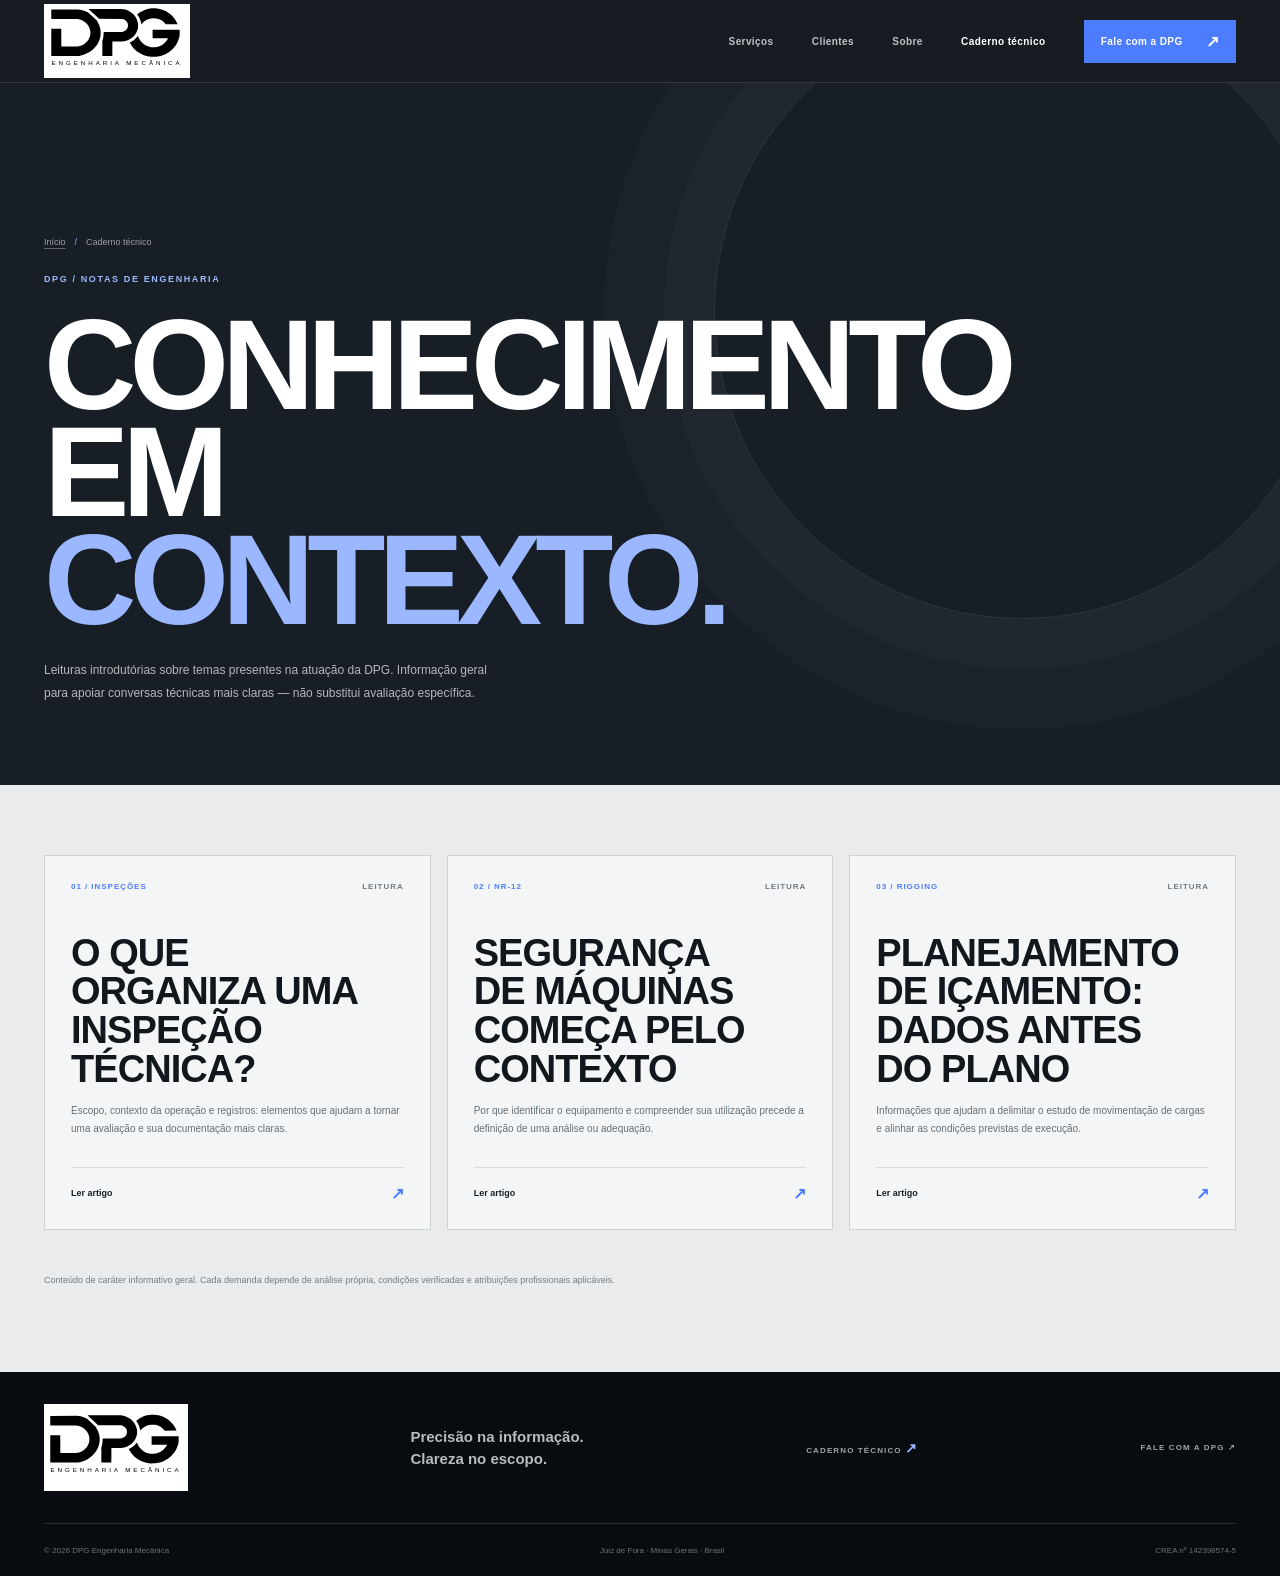
==== blog/index.html @ d5ab9aa1 "Redesign consultoria site and add technical blog" ====
<!doctype html>
<html lang="pt-BR">
<head>
  <meta charset="utf-8">
  <meta name="viewport" content="width=device-width, initial-scale=1">
  <meta name="theme-color" content="#171e25">
  <meta name="description" content="Caderno técnico da DPG Engenharia Mecânica: leituras educativas sobre inspeções, segurança de máquinas e planejamento de içamentos.">
  <meta property="og:type" content="website">
  <meta property="og:locale" content="pt_BR">
  <meta property="og:title" content="Caderno técnico | DPG Engenharia Mecânica">
  <meta property="og:description" content="Leituras objetivas para conversas técnicas mais claras sobre engenharia mecânica.">
  <meta property="og:url" content="https://muitozika12.github.io/site-consultoria/blog/">
  <link rel="canonical" href="https://muitozika12.github.io/site-consultoria/blog/">
  <link rel="icon" href="../favicon.svg" type="image/svg+xml">
  <link rel="stylesheet" href="../styles.css">
  <title>Caderno técnico | DPG Engenharia Mecânica</title>
</head>
<body class="blog-page">
  <a class="skip-link" href="#conteudo">Pular para o conteúdo</a>
  <header class="site-header">
    <div class="container header-inner">
      <a class="brand" href="../index.html" aria-label="DPG Engenharia Mecânica — página inicial"><img src="../logo.svg" alt="DPG Engenharia Mecânica" width="150" height="75"></a>
      <button class="menu-toggle" type="button" aria-label="Abrir menu" aria-expanded="false" aria-controls="main-nav"><span></span><span></span></button>
      <nav class="nav" id="main-nav" aria-label="Menu principal">
        <a href="../index.html#servicos">Serviços</a><a href="../index.html#clientes">Clientes</a><a href="../index.html#sobre">Sobre</a><a href="index.html" aria-current="page">Caderno técnico</a><a class="nav-contact" href="../index.html#contato">Fale com a DPG <span aria-hidden="true">↗</span></a>
      </nav>
    </div>
  </header>
  <main id="conteudo">
    <section class="blog-hero">
      <div class="container">
        <p class="breadcrumbs"><a href="../index.html">Início</a><span>/</span>Caderno técnico</p>
        <p class="section-kicker">DPG / NOTAS DE ENGENHARIA</p>
        <h1>Conhecimento<br>em <em>contexto.</em></h1>
        <p>Leituras introdutórias sobre temas presentes na atuação da DPG. Informação geral para apoiar conversas técnicas mais claras — não substitui avaliação específica.</p>
      </div>
    </section>
    <section class="container blog-list" aria-label="Artigos do caderno técnico">
      <article class="article-card">
        <div class="article-card-top"><span class="article-card-index">01 / INSPEÇÕES</span><span>LEITURA</span></div>
        <div><h2>O que organiza uma inspeção técnica?</h2><p>Escopo, contexto da operação e registros: elementos que ajudam a tornar uma avaliação e sua documentação mais claras.</p></div>
        <a class="article-card-link" href="artigos/inspecao-tecnica.html">Ler artigo <span aria-hidden="true">↗</span></a>
      </article>
      <article class="article-card">
        <div class="article-card-top"><span class="article-card-index">02 / NR-12</span><span>LEITURA</span></div>
        <div><h2>Segurança de máquinas começa pelo contexto</h2><p>Por que identificar o equipamento e compreender sua utilização precede a definição de uma análise ou adequação.</p></div>
        <a class="article-card-link" href="artigos/seguranca-de-maquinas.html">Ler artigo <span aria-hidden="true">↗</span></a>
      </article>
      <article class="article-card">
        <div class="article-card-top"><span class="article-card-index">03 / RIGGING</span><span>LEITURA</span></div>
        <div><h2>Planejamento de içamento: dados antes do plano</h2><p>Informações que ajudam a delimitar o estudo de movimentação de cargas e alinhar as condições previstas de execução.</p></div>
        <a class="article-card-link" href="artigos/planejamento-icamento.html">Ler artigo <span aria-hidden="true">↗</span></a>
      </article>
    </section>
    <p class="container blog-note">Conteúdo de caráter informativo geral. Cada demanda depende de análise própria, condições verificadas e atribuições profissionais aplicáveis.</p>
  </main>
  <footer class="footer">
    <div class="container footer-main"><a class="footer-logo" href="../index.html"><img src="../logo.svg" alt="DPG Engenharia Mecânica" width="150" height="75"></a><p>Precisão na informação.<br>Clareza no escopo.</p><a class="footer-journal" href="index.html">CADERNO TÉCNICO <span aria-hidden="true">↗</span></a><a class="footer-top" href="../index.html#contato">FALE COM A DPG ↗</a></div>
    <div class="container footer-bottom"><span>© <span id="current-year">2026</span> DPG Engenharia Mecânica</span><span>Juiz de Fora · Minas Gerais · Brasil</span><span>CREA nº 142398574-5</span></div>
  </footer>
  <script src="../script.js" defer></script>
</body>
</html>
---- styles.css ----
:root {
  color-scheme: light;
  --ink: #11171d;
  --graphite: #171e25;
  --black: #0b1015;
  --blue: #4c7dff;
  --blue-light: #9bb7ff;
  --paper: #e9ebed;
  --white: #f7f8f8;
  --muted: #818b94;
  --line: rgba(17, 23, 29, .16);
  --line-dark: rgba(255,255,255,.17);
  --sans: Inter, "Helvetica Neue", Arial, sans-serif;
  --display: "Arial Narrow", "Franklin Gothic Medium", Impact, sans-serif;
  --max: 1280px;
}
* { box-sizing: border-box; }
html { scroll-behavior: smooth; scroll-padding-top: 88px; }
body { margin: 0; color: var(--ink); background: var(--white); font-family: var(--sans); -webkit-font-smoothing: antialiased; }
a { color: inherit; text-decoration: none; }
img { display: block; width: 100%; }
button, input, textarea, select { font: inherit; }
::selection { color: #fff; background: #2858ce; }
.container { width: min(var(--max), calc(100% - 88px)); margin-inline: auto; }
.skip-link { position: fixed; z-index: 99; top: 12px; left: 12px; padding: 12px 16px; transform: translateY(-150%); color: #fff; background: #245bdb; }
.skip-link:focus { transform: translateY(0); }
:focus-visible { outline: 2px solid var(--blue); outline-offset: 4px; }
.section { position: relative; padding-block: 118px; }
.section-kicker { display: flex; align-items: center; gap: 10px; margin: 0 0 27px; color: var(--blue); font-size: 9px; font-weight: 800; letter-spacing: .18em; }
.section-kicker span { color: #8a9299; font-variant-numeric: tabular-nums; }
.site-header { position: sticky; z-index: 30; top: 0; color: #f4f5f6; background: rgba(15, 21, 27, .97); border-bottom: 1px solid rgba(255,255,255,.12); backdrop-filter: blur(14px); }
.header-inner { display: flex; min-height: 82px; align-items: center; justify-content: space-between; }
.brand { display: block; width: 146px; padding: 4px 7px; background: #fff; }
.brand img { height: auto; }
.nav { display: flex; align-items: center; gap: clamp(20px, 3vw, 43px); }
.nav a { color: rgba(255,255,255,.73); font-size: 10px; font-weight: 700; letter-spacing: .04em; transition: color .2s ease; }
.nav a:hover, .nav a[aria-current="page"] { color: #fff; }
.nav .nav-contact { display: inline-flex; min-height: 43px; align-items: center; gap: 23px; padding: 0 17px; color: #fff; background: var(--blue); }
.nav-contact span { font-size: 16px; }
.menu-toggle { display: none; }
.hero { position: relative; min-height: min(760px, calc(100svh - 82px)); min-height: max(620px, min(760px, calc(100svh - 82px))); overflow: hidden; display: flex; align-items: center; color: #fff; background: #10161b; isolation: isolate; }
.hero-image, .hero-overlay, .hero-grid-lines { position: absolute; z-index: -1; inset: 0; }
.hero-image { background-image: url("https://images.unsplash.com/photo-1748347084012-075796185d56?auto=format&fit=crop&w=2200&q=88"); background-size: cover; background-position: center 43%; transform: scale(1.025); animation: hero-drift 18s ease-out both; }
.hero-overlay { background: linear-gradient(90deg, rgba(8,13,18,.91) 0%, rgba(8,13,18,.74) 42%, rgba(8,13,18,.12) 100%), linear-gradient(0deg, rgba(8,13,18,.64), transparent 52%); }
.hero-grid-lines { opacity: .17; background-image: linear-gradient(90deg, transparent calc(25% - .5px), rgba(255,255,255,.27) 25%, transparent calc(25% + .5px), transparent calc(50% - .5px), rgba(255,255,255,.23) 50%, transparent calc(50% + .5px), transparent calc(75% - .5px), rgba(255,255,255,.2) 75%, transparent calc(75% + .5px)); }
.hero-content { position: relative; z-index: 1; padding-block: 118px 154px; }
.eyebrow { display: flex; align-items: center; gap: 11px; margin: 0; color: rgba(255,255,255,.72); font-size: 9px; font-weight: 750; letter-spacing: .17em; }
.eyebrow span { width: 27px; height: 2px; background: var(--blue); }
.eyebrow b { color: var(--blue-light); }
.hero h1 { max-width: 900px; margin: 34px 0 22px; font-family: var(--display); font-size: clamp(78px, 10.2vw, 142px); font-weight: 600; line-height: .79; letter-spacing: -.065em; text-transform: uppercase; }
.hero h1 em, .intro h2 em, .section-head h2 em, .field h2 em, .clients h2 em, .about h2 em, .contact h2 em, .journal-teaser h2 em { color: var(--blue-light); font-style: normal; }
.hero-description { max-width: 405px; margin: 28px 0 0; color: rgba(255,255,255,.75); font-size: 13px; line-height: 1.85; }
.hero-actions { display: flex; align-items: center; flex-wrap: wrap; gap: 28px; margin-top: 31px; }
.button { display: inline-flex; min-height: 51px; align-items: center; justify-content: space-between; gap: 28px; padding: 0 19px; border: 1px solid transparent; cursor: pointer; font-size: 10px; font-weight: 750; letter-spacing: .035em; transition: background .2s ease, border-color .2s ease, color .2s ease, transform .2s ease; }
.button:hover { transform: translateY(-2px); }
.button-blue { color: #fff; background: var(--blue); }
.button-blue:hover { background: #315fdb; }
.button span { font-size: 16px; }
.hero-link { color: rgba(255,255,255,.8); font-size: 10px; font-weight: 700; }
.hero-link span { padding-left: 8px; color: var(--blue-light); font-size: 17px; }
.hero-index { position: absolute; right: max(44px, calc((100vw - var(--max)) / 2)); bottom: 84px; color: rgba(255,255,255,.53); font-size: 9px; letter-spacing: .12em; writing-mode: vertical-rl; }
.hero-index span { color: var(--blue-light); }
.hero-bottom { position: absolute; z-index: 2; right: 0; bottom: 0; left: 0; border-top: 1px solid rgba(255,255,255,.24); background: rgba(10,16,21,.35); }
.hero-bottom-inner { display: flex; min-height: 56px; align-items: center; justify-content: space-between; gap: 13px; color: rgba(255,255,255,.8); font-size: 8px; font-weight: 750; letter-spacing: .13em; }
.hero-bottom-inner i { width: 4px; height: 4px; flex: 0 0 4px; background: var(--blue-light); }
.intro { overflow: hidden; background: var(--paper); }
.intro-grid { display: grid; grid-template-columns: .54fr 1fr; gap: 6%; }
.intro h2, .section-head h2, .field h2, .clients h2, .about h2, .contact h2, .journal-teaser h2 { margin: 0; font-family: var(--display); font-size: clamp(54px, 6.2vw, 83px); font-weight: 600; line-height: .94; letter-spacing: -.05em; text-transform: uppercase; }
.intro h2 { color: var(--ink); }
.intro h2 em, .section-head h2 em, .clients h2 em, .about h2 em { color: var(--blue); }
.intro-copy > p:not(.section-kicker) { max-width: 660px; margin: 28px 0 23px; color: #58636c; font-size: 13px; line-height: 1.95; }
.text-link { display: inline-flex; align-items: center; gap: 14px; color: var(--ink); font-size: 10px; font-weight: 750; }
.text-link span { color: var(--blue); font-size: 17px; transition: transform .2s ease; }
.text-link:hover span { transform: translate(3px,-2px); }
.section-mark { position: absolute; right: -4px; bottom: -16px; color: rgba(17,23,29,.035); font-family: var(--display); font-size: clamp(90px, 17vw, 250px); font-weight: 800; letter-spacing: -.08em; line-height: 1; pointer-events: none; }
.services { color: #f6f7f8; background: var(--graphite); }
.services .section-kicker span { color: rgba(255,255,255,.4); }
.section-head { display: flex; align-items: flex-end; justify-content: space-between; gap: 45px; margin-bottom: 45px; }
.section-head .section-kicker { margin-bottom: 22px; }
.section-head h2 { font-size: clamp(52px, 5.8vw, 76px); }
.section-sidecopy { max-width: 330px; margin: 0 0 5px; color: rgba(255,255,255,.58); font-size: 11px; line-height: 1.9; }
.service-grid { display: grid; grid-template-columns: repeat(2, minmax(0, 1fr)); gap: 20px; }
.service-card { display: block; min-width: 0; background: #202830; border: 1px solid rgba(255,255,255,.09); transition: border-color .25s ease, transform .25s ease; }
.service-card:hover { transform: translateY(-4px); border-color: rgba(124,159,255,.75); }
.service-photo { position: relative; height: clamp(225px, 25vw, 330px); overflow: hidden; background: #303a43; }
.service-photo::after { position: absolute; inset: 45% 0 0; background: linear-gradient(0deg, rgba(6,11,15,.62), transparent); content: ""; pointer-events: none; }
.service-photo img { width: 100%; height: 100%; object-fit: cover; filter: saturate(.69); transition: transform .55s ease, filter .4s ease; }
.service-card:hover .service-photo img { transform: scale(1.035); filter: saturate(.88); }
.service-num { position: absolute; z-index: 1; top: 15px; left: 16px; display: grid; width: 35px; height: 35px; place-items: center; color: #fff; background: var(--blue); font-size: 10px; font-variant-numeric: tabular-nums; }
.photo-label { position: absolute; z-index: 1; right: 15px; bottom: 15px; color: rgba(255,255,255,.87); font-size: 8px; font-weight: 750; letter-spacing: .14em; }
.service-info { display: flex; min-height: 143px; align-items: flex-start; justify-content: space-between; gap: 20px; padding: 22px 23px; }
.service-info h3 { margin: 0 0 11px; font-size: 16px; line-height: 1.3; letter-spacing: -.02em; }
.service-info p { max-width: 480px; margin: 0; color: rgba(255,255,255,.56); font-size: 10px; line-height: 1.85; }
.service-arrow { flex: 0 0 auto; color: var(--blue-light); font-size: 20px; }
.service-footnote { margin: 24px 0 0; color: rgba(255,255,255,.48); font-size: 9px; line-height: 1.75; }
.field { display: grid; grid-template-columns: 1.06fr .94fr; align-items: stretch; gap: 7%; padding-block: 0; background: var(--white); }
.field-image { position: relative; min-height: 590px; overflow: hidden; background: #d8dde3; }
.field-image::after { position: absolute; inset: 0; background: linear-gradient(0deg, rgba(8,13,18,.4), transparent 48%); content: ""; }
.field-image img { width: 100%; height: 100%; min-height: 590px; object-fit: cover; filter: saturate(.73); }
.field-image-tag { position: absolute; z-index: 1; bottom: 25px; left: 30px; color: #fff; font-size: 8px; font-weight: 750; letter-spacing: .16em; }
.field-image-tag i { padding-inline: 7px; color: var(--blue-light); font-style: normal; }
.field-copy { align-self: center; max-width: 540px; padding: 92px 40px 92px 0; }
.field-copy .section-kicker { margin-bottom: 23px; }
.field h2 { font-size: clamp(57px, 6vw, 79px); }
.field h2 em { color: var(--blue); }
.field-copy > p:not(.section-kicker) { margin: 23px 0; color: #606b74; font-size: 12px; line-height: 1.95; }
.field-copy ul { display: grid; margin: 0 0 27px; padding: 0; list-style: none; }
.field-copy li { padding: 12px 0; border-bottom: 1px solid var(--line); font-size: 10px; font-weight: 700; }
.field-copy li::before { content: "—"; padding-right: 13px; color: var(--blue); }
.clients { background: var(--paper); }
.clients-head { display: flex; align-items: flex-end; justify-content: space-between; gap: 30px; }
.clients-head > p { max-width: 325px; margin: 0 0 5px; color: #606b74; font-size: 11px; line-height: 1.85; }
.clients h2 { font-size: clamp(45px, 5vw, 67px); }
.client-list { display: grid; grid-template-columns: repeat(3, 1fr); margin-top: 48px; border-top: 1px solid #cbd0d4; border-bottom: 1px solid #cbd0d4; }
.client-name { display: flex; min-height: 146px; flex-direction: column; align-items: center; justify-content: center; gap: 6px; border-right: 1px solid #cbd0d4; text-align: center; transition: background .2s ease; }
.client-name:hover { background: rgba(255,255,255,.55); }
.client-name:last-child { border-right: 0; }
.client-name span { color: var(--blue); font-size: 17px; font-weight: 800; letter-spacing: .04em; }
.client-name strong { color: var(--ink); font-size: 13px; letter-spacing: .12em; }
.client-name small { color: #78828a; font-size: 8px; }
.clients-note { margin: 17px 0 0; color: #737d85; font-size: 8px; line-height: 1.75; }
.about { background: var(--white); }
.about-grid { display: grid; grid-template-columns: .94fr 1fr; align-items: center; gap: 9%; }
.about-photo { position: relative; height: clamp(380px, 43vw, 540px); overflow: hidden; background: var(--paper); }
.about-photo img { width: 100%; height: 100%; object-fit: cover; filter: saturate(.67); }
.about-photo-caption { position: absolute; bottom: 18px; left: 18px; color: #fff; font-size: 8px; font-weight: 750; letter-spacing: .15em; text-shadow: 0 1px 8px rgba(0,0,0,.7); }
.about-copy .section-kicker { margin-bottom: 23px; }
.about h2 { font-size: clamp(58px, 6vw, 80px); }
.about-role { margin: 17px 0 24px; color: var(--blue); font-size: 10px; font-weight: 750; letter-spacing: .02em; }
.about-copy > p:not(.section-kicker):not(.about-role) { margin: 0 0 14px; color: #606b74; font-size: 12px; line-height: 1.95; }
.about-meta { display: grid; gap: 13px; margin: 25px 0; padding: 19px 0; border-top: 1px solid var(--line); border-bottom: 1px solid var(--line); }
.about-meta div { display: flex; justify-content: space-between; gap: 15px; }
.about-meta span { color: #7d878f; font-size: 8px; font-weight: 750; letter-spacing: .12em; }
.about-meta strong { font-size: 9px; text-align: right; }
.journal-teaser { color: #fff; background: #202a34; }
.journal-teaser-inner { display: flex; align-items: flex-end; justify-content: space-between; gap: 60px; }
.journal-teaser .section-kicker span { color: rgba(255,255,255,.45); }
.journal-teaser h2 { font-size: clamp(59px, 6.6vw, 88px); }
.journal-teaser-copy { max-width: 410px; padding-bottom: 5px; }
.journal-teaser-copy p { margin: 0 0 25px; color: rgba(255,255,255,.66); font-size: 12px; line-height: 1.9; }
.button-outline { color: #fff; border-color: rgba(255,255,255,.38); background: transparent; }
.button-outline:hover { border-color: var(--blue-light); background: rgba(255,255,255,.06); }
.contact { color: #fff; background: var(--black); }
.contact-grid { display: grid; grid-template-columns: .9fr 1fr; align-items: start; gap: 10%; }
.section-kicker-light { color: rgba(255,255,255,.55); }
.contact h2 { font-size: clamp(54px, 5.8vw, 76px); }
.contact-copy > p:not(.section-kicker) { max-width: 405px; margin: 23px 0 30px; color: rgba(255,255,255,.62); font-size: 12px; line-height: 1.95; }
.contact-phone { display: flex; width: fit-content; align-items: center; gap: 14px; padding: 16px 18px; border: 1px solid rgba(255,255,255,.22); transition: border-color .2s ease, background .2s ease; }
.contact-phone:hover { border-color: var(--blue-light); background: rgba(255,255,255,.04); }
.whatsapp-mark { display: grid; width: 35px; height: 35px; place-items: center; border-radius: 50%; color: #fff; background: #20895c; font-size: 14px; font-weight: 700; }
.contact-phone > span:nth-child(2) { display: grid; gap: 5px; }
.contact-phone small { color: rgba(255,255,255,.52); font-size: 7px; font-weight: 750; letter-spacing: .16em; }
.contact-phone strong { font-size: 15px; }
.contact-phone b { color: var(--blue-light); font-size: 17px; }
.contact-crea { margin-top: 18px; color: rgba(255,255,255,.45); font-size: 9px; }
.contact-form { padding: 31px; color: var(--ink); background: #f1f3f4; }
.form-overline { margin: 0 0 14px; color: var(--blue); font-size: 8px; font-weight: 800; letter-spacing: .16em; }
.contact-form h3 { margin: 0 0 23px; font-family: var(--display); font-size: 25px; font-weight: 600; letter-spacing: -.025em; text-transform: uppercase; }
.contact-form label { display: grid; gap: 8px; margin-bottom: 15px; color: #4e5962; font-size: 9px; font-weight: 750; }
.contact-form input, .contact-form select, .contact-form textarea { width: 100%; min-height: 44px; padding: 11px 12px; border: 1px solid #d0d6db; border-radius: 0; outline: 0; color: var(--ink); background: #fff; font-size: 10px; font-weight: 400; }
.contact-form textarea { min-height: 92px; resize: vertical; }
.contact-form input:focus, .contact-form select:focus, .contact-form textarea:focus { border-color: var(--blue); box-shadow: 0 0 0 2px rgba(76,125,255,.12); }
.contact-form ::placeholder { color: #929ba2; }
.form-row { display: grid; grid-template-columns: 1fr 1fr; gap: 13px; }
.button-submit { width: 100%; margin-top: 2px; }
.form-hint { margin: 11px 0 0; color: #707b83; font-size: 8px; line-height: 1.75; }
.footer { color: #fff; background: #080c10; }
.footer-main { display: flex; min-height: 151px; align-items: center; justify-content: space-between; gap: 24px; }
.footer-logo { width: 144px; padding: 6px; background: #fff; }
.footer-main > p { margin: 0; color: rgba(255,255,255,.72); font-size: 15px; font-weight: 700; line-height: 1.45; }
.footer-journal, .footer-top { color: rgba(255,255,255,.62); font-size: 8px; font-weight: 750; letter-spacing: .14em; }
.footer-journal span { color: var(--blue-light); font-size: 14px; }
.footer-bottom { display: flex; min-height: 53px; align-items: center; justify-content: space-between; gap: 15px; border-top: 1px solid rgba(255,255,255,.13); color: rgba(255,255,255,.42); font-size: 8px; }
.photo-credits { max-width: 1100px; margin: auto; padding: 12px 32px 19px; color: rgba(255,255,255,.35); font-size: 7px; line-height: 1.8; text-align: center; }
.photo-credits a { color: rgba(255,255,255,.58); text-decoration: underline; text-underline-offset: 2px; }
/* Caderno técnico: mesma identidade editorial, com leitura confortável. */
.blog-page { min-height: 100vh; background: var(--paper); }
.blog-hero { position: relative; overflow: hidden; padding: clamp(80px, 12vw, 155px) 0 80px; color: #fff; background: var(--graphite); }
.blog-hero::after { position: absolute; top: -80px; right: -50px; width: 48vw; height: 48vw; max-width: 650px; max-height: 650px; border: 1px solid rgba(255,255,255,.1); border-radius: 50%; box-shadow: 0 0 0 50px rgba(255,255,255,.025), 0 0 0 110px rgba(255,255,255,.02); content: ""; }
.blog-hero .section-kicker, .article-hero .section-kicker { color: var(--blue-light); }
.blog-hero h1 { position: relative; z-index: 1; max-width: 870px; margin: 0; font-family: var(--display); font-size: clamp(65px, 10vw, 128px); font-weight: 600; line-height: .84; letter-spacing: -.055em; text-transform: uppercase; }
.blog-hero h1 em { color: var(--blue-light); font-style: normal; }
.blog-hero > .container > p:last-child { position: relative; z-index: 1; max-width: 460px; margin: 26px 0 0; color: rgba(255,255,255,.68); font-size: 12px; line-height: 1.9; }
.blog-list { display: grid; grid-template-columns: repeat(3, 1fr); gap: 16px; padding-block: 70px 105px; }
.article-card { position: relative; display: flex; min-height: 340px; flex-direction: column; justify-content: space-between; padding: 26px; border: 1px solid #cdd2d5; background: rgba(255,255,255,.48); transition: border-color .2s ease, transform .2s ease, background .2s ease; }
.article-card:hover { transform: translateY(-4px); border-color: var(--blue); background: #fff; }
.article-card-top { display: flex; justify-content: space-between; gap: 12px; color: #707a82; font-size: 8px; font-weight: 750; letter-spacing: .12em; }
.article-card-index { color: var(--blue); }
.article-card h2 { max-width: 290px; margin: 43px 0 13px; font-family: var(--display); font-size: clamp(27px, 3vw, 38px); line-height: 1.02; letter-spacing: -.025em; text-transform: uppercase; }
.article-card p { margin: 0; color: #647079; font-size: 10px; line-height: 1.8; }
.article-card-link { display: inline-flex; align-items: center; justify-content: space-between; margin-top: 29px; padding-top: 16px; border-top: 1px solid #d6dbde; color: #17202a; font-size: 9px; font-weight: 750; }
.article-card-link span { color: var(--blue); font-size: 16px; }
.blog-note { margin-top: -62px; padding-bottom: 75px; color: #727d85; font-size: 9px; line-height: 1.75; }
.breadcrumbs { display: flex; flex-wrap: wrap; gap: 9px; align-items: center; margin: 0 0 27px; color: rgba(255,255,255,.58); font-size: 9px; }
.breadcrumbs a { text-decoration: underline; text-decoration-color: rgba(255,255,255,.3); text-underline-offset: 3px; }
.breadcrumbs span { color: var(--blue-light); }
.article-hero { padding: 56px 0 62px; color: #fff; background: var(--graphite); }
.article-hero h1 { max-width: 900px; margin: 0; font-family: var(--display); font-size: clamp(52px, 8vw, 98px); font-weight: 600; line-height: .9; letter-spacing: -.05em; text-transform: uppercase; }
.article-hero .article-deck { max-width: 600px; margin: 22px 0 0; color: rgba(255,255,255,.7); font-size: 13px; line-height: 1.85; }
.article-layout { display: grid; grid-template-columns: minmax(0, 1fr) 245px; gap: 75px; align-items: start; padding-block: 66px 105px; }
.article-body { max-width: 740px; color: #303a42; font-size: 14px; line-height: 1.9; }
.article-body .article-intro { margin-top: 0; color: #17212a; font-size: 17px; line-height: 1.75; }
.article-body h2 { margin: 43px 0 13px; color: #111a22; font-family: var(--display); font-size: 34px; font-weight: 600; line-height: 1.06; letter-spacing: -.025em; text-transform: uppercase; }
.article-body h3 { margin: 27px 0 8px; color: #17212a; font-size: 15px; }
.article-body p { margin: 0 0 18px; }
.article-body ul, .article-body ol { padding-left: 22px; }
.article-body li { margin: 0 0 8px; padding-left: 4px; }
.article-body li::marker { color: var(--blue); }
.article-callout { margin: 28px 0; padding: 20px 22px; border-left: 3px solid var(--blue); color: #35414a; background: #dfe3e5; font-size: 12px; line-height: 1.85; }
.article-aside { position: sticky; top: 116px; padding: 22px 0; border-top: 1px solid #cbd1d4; border-bottom: 1px solid #cbd1d4; }
.article-aside .aside-label { margin: 0 0 12px; color: var(--blue); font-size: 8px; font-weight: 800; letter-spacing: .14em; }
.article-aside p { margin: 0 0 15px; color: #65717a; font-size: 10px; line-height: 1.8; }
.article-aside a { font-size: 10px; font-weight: 750; }
.article-aside a span { padding-left: 6px; color: var(--blue); }
.article-disclaimer { margin-top: 35px; padding-top: 18px; border-top: 1px solid #cbd1d4; color: #707a82; font-size: 10px; line-height: 1.8; }
.article-more { padding-block: 57px; color: #fff; background: #202a34; }
.article-more-inner { display: flex; align-items: center; justify-content: space-between; gap: 25px; }
.article-more h2 { margin: 0; font-family: var(--display); font-size: clamp(32px, 4vw, 48px); text-transform: uppercase; }
.article-more-links { display: flex; flex-wrap: wrap; gap: 10px; }
.article-more-links a { padding: 12px 15px; border: 1px solid rgba(255,255,255,.28); color: rgba(255,255,255,.82); font-size: 9px; transition: border-color .2s ease, color .2s ease; }
.article-more-links a:hover { border-color: var(--blue-light); color: #fff; }

@keyframes hero-drift { from { transform: scale(1.07); } to { transform: scale(1.025); } }
@media (max-width: 980px) {
  .container { width: calc(100% - 56px); }
  .nav { gap: 19px; }
  .hero { min-height: 650px; }
  .hero h1 { font-size: clamp(78px, 11vw, 112px); }
  .field { gap: 5%; }
  .field-copy { padding-right: 26px; }
  .about-grid, .contact-grid { gap: 6%; }
  .article-layout { grid-template-columns: minmax(0, 1fr) 210px; gap: 42px; }
  .blog-list { gap: 12px; }
  .article-card { padding: 21px; }
}
@media (max-width: 720px) {
  html { scroll-padding-top: 72px; }
  .container { width: calc(100% - 40px); }
  .header-inner { min-height: 70px; }
  .brand { width: 132px; }
  .menu-toggle { position: relative; z-index: 40; display: grid; width: 43px; height: 43px; align-content: center; justify-items: center; gap: 6px; border: 1px solid rgba(255,255,255,.35); background: transparent; cursor: pointer; }
  .menu-toggle span { width: 17px; height: 2px; background: #fff; transition: transform .2s ease; }
  .menu-toggle[aria-expanded="true"] span:first-child { transform: translateY(4px) rotate(45deg); }
  .menu-toggle[aria-expanded="true"] span:last-child { transform: translateY(-4px) rotate(-45deg); }
  .nav { position: fixed; z-index: 30; inset: 0; display: flex; flex-direction: column; align-items: stretch; justify-content: center; gap: 0; padding: 80px 28px 35px; background: #11181f; opacity: 0; visibility: hidden; transition: opacity .2s ease, visibility .2s ease; }
  .nav.is-open { opacity: 1; visibility: visible; }
  .nav a { padding: 17px 0; border-bottom: 1px solid rgba(255,255,255,.15); color: #fff; font-size: 20px; }
  .nav .nav-contact { justify-content: space-between; margin-top: 22px; padding: 15px 17px; border: 0; font-size: 12px; }
  .hero { min-height: max(630px, calc(100svh - 70px)); align-items: flex-start; }
  .hero-image { background-position: 61% center; }
  .hero-overlay { background: linear-gradient(90deg, rgba(8,13,18,.88), rgba(8,13,18,.47)), linear-gradient(0deg, rgba(8,13,18,.65), transparent 65%); }
  .hero-grid-lines { opacity: .11; background-size: 50% 100%; }
  .hero-content { padding-top: clamp(100px, 19vh, 145px); padding-bottom: 128px; }
  .eyebrow { flex-wrap: wrap; font-size: 8px; letter-spacing: .13em; }
  .hero h1 { margin-top: 32px; font-size: clamp(70px, 18vw, 112px); }
  .hero-description { max-width: 340px; font-size: 12px; }
  .hero-actions { align-items: flex-start; flex-direction: column; gap: 19px; }
  .hero-index { right: 20px; bottom: 82px; }
  .hero-bottom-inner { min-height: 66px; flex-wrap: wrap; justify-content: center; gap: 7px 10px; padding-block: 11px; font-size: 7px; }
  .hero-bottom-inner i { width: 3px; height: 3px; flex-basis: 3px; }
  .section { padding-block: 76px; }
  .intro-grid { grid-template-columns: 1fr; gap: 12px; }
  .section-kicker { margin-bottom: 20px; }
  .intro h2, .section-head h2 { font-size: clamp(48px, 12vw, 66px); }
  .intro-copy > p:not(.section-kicker) { margin-top: 20px; font-size: 11px; }
  .section-mark { bottom: 0; font-size: 100px; }
  .section-head, .clients-head { display: block; }
  .section-sidecopy, .clients-head > p { margin-top: 19px; font-size: 10px; }
  .service-grid { grid-template-columns: 1fr; gap: 15px; }
  .service-photo { height: clamp(220px, 63vw, 310px); }
  .service-info { min-height: 0; padding: 19px; }
  .service-info h3 { font-size: 15px; }
  .service-info p { font-size: 9px; }
  .field { display: flex; flex-direction: column; gap: 0; padding-block: 0; }
  .field-image { min-height: 320px; height: 320px; }
  .field-image img { min-height: 320px; }
  .field-copy { max-width: none; padding: 62px 20px 70px; }
  .field h2 { font-size: 58px; }
  .field-copy > p:not(.section-kicker) { font-size: 11px; }
  .clients h2 { font-size: clamp(42px, 10vw, 58px); }
  .client-list { grid-template-columns: 1fr; margin-top: 27px; }
  .client-name { min-height: 94px; border-right: 0; border-bottom: 1px solid #cbd0d4; }
  .client-name:last-child { border-bottom: 0; }
  .about-grid { grid-template-columns: 1fr; gap: 31px; }
  .about-photo { height: 340px; }
  .about h2 { font-size: 60px; }
  .about-copy > p:not(.section-kicker):not(.about-role) { font-size: 11px; }
  .about-meta div { align-items: flex-start; flex-direction: column; gap: 7px; }
  .about-meta strong { text-align: left; }
  .journal-teaser-inner { align-items: flex-start; flex-direction: column; gap: 25px; }
  .journal-teaser h2 { font-size: 67px; }
  .journal-teaser-copy p { font-size: 11px; }
  .contact-grid { grid-template-columns: 1fr; gap: 36px; }
  .contact h2 { font-size: 56px; }
  .contact-form { padding: 23px 18px; }
  .contact-form h3 { font-size: 22px; }
  .form-row { grid-template-columns: 1fr; gap: 0; }
  .footer-main { min-height: 190px; align-items: flex-start; flex-direction: column; justify-content: center; gap: 13px; padding-block: 27px; }
  .footer-main > p { font-size: 13px; }
  .footer-bottom { align-items: flex-start; flex-direction: column; justify-content: center; gap: 9px; padding-block: 17px; }
  .photo-credits { padding-inline: 20px; text-align: left; }
  .blog-hero { padding-block: 83px 62px; }
  .blog-hero h1 { font-size: clamp(62px, 16vw, 100px); }
  .blog-hero > .container > p:last-child { font-size: 11px; }
  .blog-list { grid-template-columns: 1fr; gap: 12px; padding-block: 30px 84px; }
  .article-card { min-height: 285px; padding: 23px; }
  .article-card h2 { max-width: 370px; font-size: 34px; }
  .blog-note { margin-top: -48px; padding-bottom: 55px; }
  .article-hero { padding: 36px 0 45px; }
  .article-hero h1 { font-size: clamp(49px, 13vw, 75px); }
  .article-hero .article-deck { font-size: 11px; }
  .article-layout { grid-template-columns: 1fr; gap: 35px; padding-block: 39px 72px; }
  .article-body { font-size: 13px; }
  .article-body .article-intro { font-size: 15px; }
  .article-body h2 { margin-top: 34px; font-size: 30px; }
  .article-aside { position: static; grid-row: 1; padding-block: 16px; }
  .article-more-inner { align-items: flex-start; flex-direction: column; }
}
@media (prefers-reduced-motion: reduce) {
  *, *::before, *::after { scroll-behavior: auto !important; animation-duration: .01ms !important; animation-iteration-count: 1 !important; transition-duration: .01ms !important; }
}
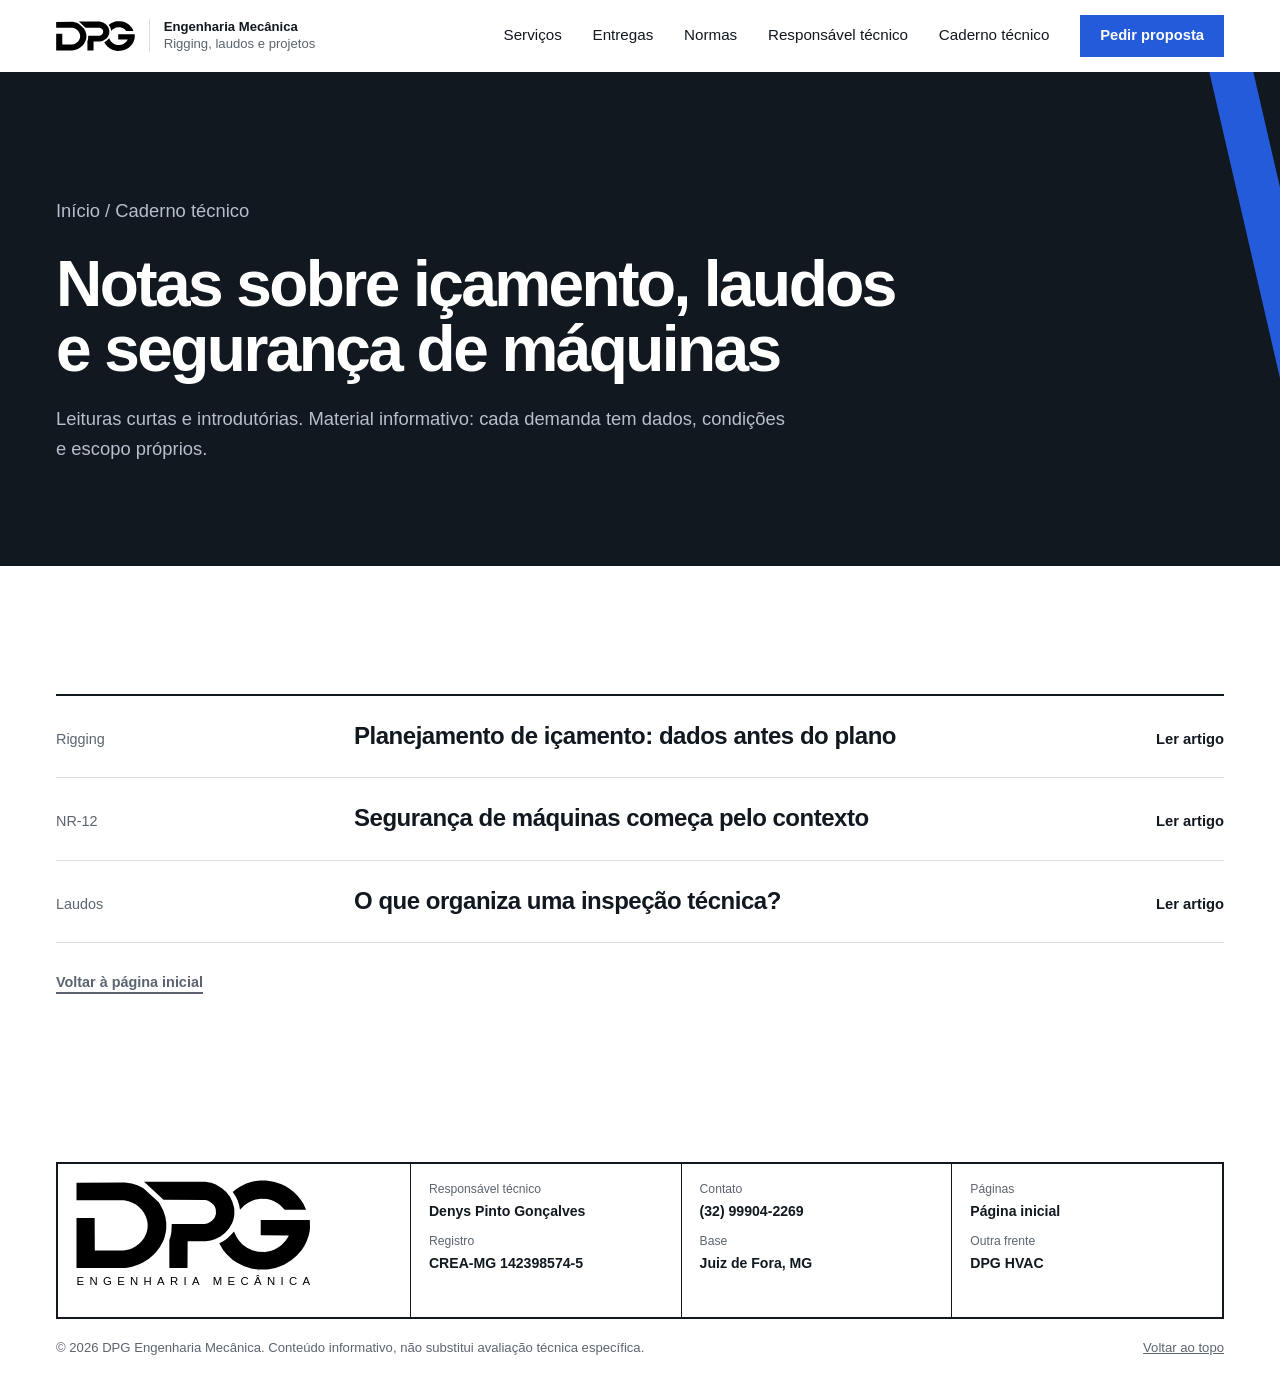
==== commit 5c982217: "Redesenha o site com a identidade DPG e desenhos técnicos animados - Nova página inicial: capa com p" ====
--- a/blog/index.html
+++ b/blog/index.html
@@ -1,63 +1,79 @@
 <!doctype html>
-<html lang="pt-BR">
+<html lang="pt-BR" class="sem-js">
 <head>
   <meta charset="utf-8">
   <meta name="viewport" content="width=device-width, initial-scale=1">
-  <meta name="theme-color" content="#171e25">
-  <meta name="description" content="Caderno técnico da DPG Engenharia Mecânica: leituras educativas sobre inspeções, segurança de máquinas e planejamento de içamentos.">
-  <meta property="og:type" content="website">
-  <meta property="og:locale" content="pt_BR">
-  <meta property="og:title" content="Caderno técnico | DPG Engenharia Mecânica">
-  <meta property="og:description" content="Leituras objetivas para conversas técnicas mais claras sobre engenharia mecânica.">
-  <meta property="og:url" content="https://muitozika12.github.io/site-consultoria/blog/">
+  <title>Caderno técnico | DPG Engenharia Mecânica</title>
+  <meta name="description" content="Leituras curtas e introdutórias. Material informativo: cada demanda tem dados, condições e escopo próprios.">
+  <meta name="theme-color" content="#111820">
   <link rel="canonical" href="https://muitozika12.github.io/site-consultoria/blog/">
+  <meta property="og:type" content="article">
+  <meta property="og:title" content="Caderno técnico">
+  <meta property="og:description" content="Leituras curtas e introdutórias. Material informativo: cada demanda tem dados, condições e escopo próprios.">
+  <meta property="og:image" content="https://muitozika12.github.io/site-consultoria/assets/capa-social.png">
   <link rel="icon" href="../favicon.svg" type="image/svg+xml">
   <link rel="stylesheet" href="../styles.css">
-  <title>Caderno técnico | DPG Engenharia Mecânica</title>
+  <script>document.documentElement.className = "js";</script>
 </head>
-<body class="blog-page">
-  <a class="skip-link" href="#conteudo">Pular para o conteúdo</a>
-  <header class="site-header">
-    <div class="container header-inner">
-      <a class="brand" href="../index.html" aria-label="DPG Engenharia Mecânica — página inicial"><img src="../logo.svg" alt="DPG Engenharia Mecânica" width="150" height="75"></a>
-      <button class="menu-toggle" type="button" aria-label="Abrir menu" aria-expanded="false" aria-controls="main-nav"><span></span><span></span></button>
-      <nav class="nav" id="main-nav" aria-label="Menu principal">
-        <a href="../index.html#servicos">Serviços</a><a href="../index.html#clientes">Clientes</a><a href="../index.html#sobre">Sobre</a><a href="index.html" aria-current="page">Caderno técnico</a><a class="nav-contact" href="../index.html#contato">Fale com a DPG <span aria-hidden="true">↗</span></a>
+<body data-site="consultoria">
+  <a class="pular" href="#conteudo">Pular para o conteúdo</a>
+
+  <!-- Cabeçalho (igual ao da página inicial, com caminhos relativos) -->
+  <header class="cabecalho">
+    <div class="caixa">
+      <a class="marca" href="../index.html" aria-label="DPG Engenharia Mecânica — início">
+        <img src="../assets/dpg-monograma.svg" alt="DPG" width="79" height="30">
+        <span><strong>Engenharia Mecânica</strong>Rigging, laudos e projetos</span>
+      </a>
+      <button class="abre-menu" type="button" aria-label="Abrir menu" aria-expanded="false" aria-controls="menu"><span></span><span></span></button>
+      <nav class="menu" id="menu" aria-label="Navegação principal">
+        <a href="../index.html#servicos">Serviços</a>
+        <a href="../index.html#pranchas">Entregas</a>
+        <a href="../index.html#normas">Normas</a>
+        <a href="../index.html#sobre">Responsável técnico</a>
+        <a href="../blog/index.html">Caderno técnico</a>
+        <a class="botao" href="../index.html#contato">Pedir proposta</a>
       </nav>
     </div>
   </header>
+
   <main id="conteudo">
-    <section class="blog-hero">
-      <div class="container">
-        <p class="breadcrumbs"><a href="../index.html">Início</a><span>/</span>Caderno técnico</p>
-        <p class="section-kicker">DPG / NOTAS DE ENGENHARIA</p>
-        <h1>Conhecimento<br>em <em>contexto.</em></h1>
-        <p>Leituras introdutórias sobre temas presentes na atuação da DPG. Informação geral para apoiar conversas técnicas mais claras — não substitui avaliação específica.</p>
+    <section class="capa-interna">
+      <div class="diagonal" aria-hidden="true"></div>
+      <div class="caixa">
+        <p class="trilha"><a href="../index.html">Início</a> / Caderno técnico</p>
+        <h1>Notas sobre içamento, laudos e segurança de máquinas</h1>
+        <p>Leituras curtas e introdutórias. Material informativo: cada demanda tem dados, condições e escopo próprios.</p>
       </div>
     </section>
-    <section class="container blog-list" aria-label="Artigos do caderno técnico">
-      <article class="article-card">
-        <div class="article-card-top"><span class="article-card-index">01 / INSPEÇÕES</span><span>LEITURA</span></div>
-        <div><h2>O que organiza uma inspeção técnica?</h2><p>Escopo, contexto da operação e registros: elementos que ajudam a tornar uma avaliação e sua documentação mais claras.</p></div>
-        <a class="article-card-link" href="artigos/inspecao-tecnica.html">Ler artigo <span aria-hidden="true">↗</span></a>
-      </article>
-      <article class="article-card">
-        <div class="article-card-top"><span class="article-card-index">02 / NR-12</span><span>LEITURA</span></div>
-        <div><h2>Segurança de máquinas começa pelo contexto</h2><p>Por que identificar o equipamento e compreender sua utilização precede a definição de uma análise ou adequação.</p></div>
-        <a class="article-card-link" href="artigos/seguranca-de-maquinas.html">Ler artigo <span aria-hidden="true">↗</span></a>
-      </article>
-      <article class="article-card">
-        <div class="article-card-top"><span class="article-card-index">03 / RIGGING</span><span>LEITURA</span></div>
-        <div><h2>Planejamento de içamento: dados antes do plano</h2><p>Informações que ajudam a delimitar o estudo de movimentação de cargas e alinhar as condições previstas de execução.</p></div>
-        <a class="article-card-link" href="artigos/planejamento-icamento.html">Ler artigo <span aria-hidden="true">↗</span></a>
-      </article>
+    <section class="secao">
+      <div class="caixa">
+        <div class="artigos">
+          <a href="artigos/planejamento-icamento.html"><span>Rigging</span><strong>Planejamento de içamento: dados antes do plano</strong><em>Ler artigo</em></a>
+          <a href="artigos/seguranca-de-maquinas.html"><span>NR-12</span><strong>Segurança de máquinas começa pelo contexto</strong><em>Ler artigo</em></a>
+          <a href="artigos/inspecao-tecnica.html"><span>Laudos</span><strong>O que organiza uma inspeção técnica?</strong><em>Ler artigo</em></a>
+        </div>
+        <p class="nota"><a class="elo" href="../index.html">Voltar à página inicial</a></p>
+      </div>
     </section>
-    <p class="container blog-note">Conteúdo de caráter informativo geral. Cada demanda depende de análise própria, condições verificadas e atribuições profissionais aplicáveis.</p>
   </main>
-  <footer class="footer">
-    <div class="container footer-main"><a class="footer-logo" href="../index.html"><img src="../logo.svg" alt="DPG Engenharia Mecânica" width="150" height="75"></a><p>Precisão na informação.<br>Clareza no escopo.</p><a class="footer-journal" href="index.html">CADERNO TÉCNICO <span aria-hidden="true">↗</span></a><a class="footer-top" href="../index.html#contato">FALE COM A DPG ↗</a></div>
-    <div class="container footer-bottom"><span>© <span id="current-year">2026</span> DPG Engenharia Mecânica</span><span>Juiz de Fora · Minas Gerais · Brasil</span><span>CREA nº 142398574-5</span></div>
+
+  <!-- Rodapé em forma de carimbo -->
+  <footer class="rodape">
+    <div class="caixa">
+      <div class="carimbo">
+        <div><img src="../assets/dpg-assinatura.svg" alt="DPG Engenharia Mecânica" width="240" height="120"></div>
+        <div><dl><dt>Responsável técnico</dt><dd>Denys Pinto Gonçalves</dd><dt>Registro</dt><dd>CREA-MG 142398574-5</dd></dl></div>
+        <div><dl><dt>Contato</dt><dd><a href="https://wa.me/5532999042269" target="_blank" rel="noopener">(32) 99904-2269</a></dd><dt>Base</dt><dd>Juiz de Fora, MG</dd></dl></div>
+        <div><dl><dt>Páginas</dt><dd><a href="../index.html">Página inicial</a></dd><dt>Outra frente</dt><dd><a href="https://muitozika12.github.io/site-hvac/">DPG HVAC</a></dd></dl></div>
+      </div>
+      <div class="creditos">
+        <p>© <span id="ano">2026</span> DPG Engenharia Mecânica. Conteúdo informativo, não substitui avaliação técnica específica.</p>
+        <a href="#conteudo">Voltar ao topo</a>
+      </div>
+    </div>
   </footer>
-  <script src="../script.js" defer></script>
+
+  <script src="../script.js"></script>
 </body>
 </html>
--- a/styles.css
+++ b/styles.css
@@ -1,321 +1,437 @@
+/* ==========================================================================
+   DPG Engenharia Mecânica — folha de estilos compartilhada
+   --------------------------------------------------------------------------
+   Este arquivo é IDÊNTICO nos dois sites (site-consultoria e site-hvac).
+   O que muda entre eles é o atributo data-site no <body>:
+     data-site="consultoria"  -> capa clara, "papel de prancha"
+     data-site="hvac"         -> capa escura, "model space" de CAD
+
+   Índice
+     1. Tokens da marca (cores, tipografia, medidas)
+     2. Base e utilitários
+     3. Cabeçalho e navegação
+     4. Capa (hero) e desenho técnico animado
+     5. Serviços
+     6. Pranchas (figuras técnicas)
+     7. Normas
+     8. Processo
+     9. Responsável técnico e clientes
+    10. Caderno técnico (lista e artigos)
+    11. Contato e formulário
+    12. Rodapé (carimbo)
+    13. Movimento reduzido e impressão
+   ========================================================================== */
+
+/* 1. Tokens da marca -------------------------------------------------------
+   Valores retirados do Manual de Marca DPG (out/2026), pág. 08 e 09.      */
 :root {
-  color-scheme: light;
-  --ink: #11171d;
-  --graphite: #171e25;
-  --black: #0b1015;
-  --blue: #4c7dff;
-  --blue-light: #9bb7ff;
-  --paper: #e9ebed;
-  --white: #f7f8f8;
-  --muted: #818b94;
-  --line: rgba(17, 23, 29, .16);
-  --line-dark: rgba(255,255,255,.17);
-  --sans: Inter, "Helvetica Neue", Arial, sans-serif;
-  --display: "Arial Narrow", "Franklin Gothic Medium", Impact, sans-serif;
-  --max: 1280px;
-}
-* { box-sizing: border-box; }
-html { scroll-behavior: smooth; scroll-padding-top: 88px; }
-body { margin: 0; color: var(--ink); background: var(--white); font-family: var(--sans); -webkit-font-smoothing: antialiased; }
-a { color: inherit; text-decoration: none; }
-img { display: block; width: 100%; }
-button, input, textarea, select { font: inherit; }
-::selection { color: #fff; background: #2858ce; }
-.container { width: min(var(--max), calc(100% - 88px)); margin-inline: auto; }
-.skip-link { position: fixed; z-index: 99; top: 12px; left: 12px; padding: 12px 16px; transform: translateY(-150%); color: #fff; background: #245bdb; }
-.skip-link:focus { transform: translateY(0); }
-:focus-visible { outline: 2px solid var(--blue); outline-offset: 4px; }
-.section { position: relative; padding-block: 118px; }
-.section-kicker { display: flex; align-items: center; gap: 10px; margin: 0 0 27px; color: var(--blue); font-size: 9px; font-weight: 800; letter-spacing: .18em; }
-.section-kicker span { color: #8a9299; font-variant-numeric: tabular-nums; }
-.site-header { position: sticky; z-index: 30; top: 0; color: #f4f5f6; background: rgba(15, 21, 27, .97); border-bottom: 1px solid rgba(255,255,255,.12); backdrop-filter: blur(14px); }
-.header-inner { display: flex; min-height: 82px; align-items: center; justify-content: space-between; }
-.brand { display: block; width: 146px; padding: 4px 7px; background: #fff; }
-.brand img { height: auto; }
-.nav { display: flex; align-items: center; gap: clamp(20px, 3vw, 43px); }
-.nav a { color: rgba(255,255,255,.73); font-size: 10px; font-weight: 700; letter-spacing: .04em; transition: color .2s ease; }
-.nav a:hover, .nav a[aria-current="page"] { color: #fff; }
-.nav .nav-contact { display: inline-flex; min-height: 43px; align-items: center; gap: 23px; padding: 0 17px; color: #fff; background: var(--blue); }
-.nav-contact span { font-size: 16px; }
-.menu-toggle { display: none; }
-.hero { position: relative; min-height: min(760px, calc(100svh - 82px)); min-height: max(620px, min(760px, calc(100svh - 82px))); overflow: hidden; display: flex; align-items: center; color: #fff; background: #10161b; isolation: isolate; }
-.hero-image, .hero-overlay, .hero-grid-lines { position: absolute; z-index: -1; inset: 0; }
-.hero-image { background-image: url("https://images.unsplash.com/photo-1748347084012-075796185d56?auto=format&fit=crop&w=2200&q=88"); background-size: cover; background-position: center 43%; transform: scale(1.025); animation: hero-drift 18s ease-out both; }
-.hero-overlay { background: linear-gradient(90deg, rgba(8,13,18,.91) 0%, rgba(8,13,18,.74) 42%, rgba(8,13,18,.12) 100%), linear-gradient(0deg, rgba(8,13,18,.64), transparent 52%); }
-.hero-grid-lines { opacity: .17; background-image: linear-gradient(90deg, transparent calc(25% - .5px), rgba(255,255,255,.27) 25%, transparent calc(25% + .5px), transparent calc(50% - .5px), rgba(255,255,255,.23) 50%, transparent calc(50% + .5px), transparent calc(75% - .5px), rgba(255,255,255,.2) 75%, transparent calc(75% + .5px)); }
-.hero-content { position: relative; z-index: 1; padding-block: 118px 154px; }
-.eyebrow { display: flex; align-items: center; gap: 11px; margin: 0; color: rgba(255,255,255,.72); font-size: 9px; font-weight: 750; letter-spacing: .17em; }
-.eyebrow span { width: 27px; height: 2px; background: var(--blue); }
-.eyebrow b { color: var(--blue-light); }
-.hero h1 { max-width: 900px; margin: 34px 0 22px; font-family: var(--display); font-size: clamp(78px, 10.2vw, 142px); font-weight: 600; line-height: .79; letter-spacing: -.065em; text-transform: uppercase; }
-.hero h1 em, .intro h2 em, .section-head h2 em, .field h2 em, .clients h2 em, .about h2 em, .contact h2 em, .journal-teaser h2 em { color: var(--blue-light); font-style: normal; }
-.hero-description { max-width: 405px; margin: 28px 0 0; color: rgba(255,255,255,.75); font-size: 13px; line-height: 1.85; }
-.hero-actions { display: flex; align-items: center; flex-wrap: wrap; gap: 28px; margin-top: 31px; }
-.button { display: inline-flex; min-height: 51px; align-items: center; justify-content: space-between; gap: 28px; padding: 0 19px; border: 1px solid transparent; cursor: pointer; font-size: 10px; font-weight: 750; letter-spacing: .035em; transition: background .2s ease, border-color .2s ease, color .2s ease, transform .2s ease; }
-.button:hover { transform: translateY(-2px); }
-.button-blue { color: #fff; background: var(--blue); }
-.button-blue:hover { background: #315fdb; }
-.button span { font-size: 16px; }
-.hero-link { color: rgba(255,255,255,.8); font-size: 10px; font-weight: 700; }
-.hero-link span { padding-left: 8px; color: var(--blue-light); font-size: 17px; }
-.hero-index { position: absolute; right: max(44px, calc((100vw - var(--max)) / 2)); bottom: 84px; color: rgba(255,255,255,.53); font-size: 9px; letter-spacing: .12em; writing-mode: vertical-rl; }
-.hero-index span { color: var(--blue-light); }
-.hero-bottom { position: absolute; z-index: 2; right: 0; bottom: 0; left: 0; border-top: 1px solid rgba(255,255,255,.24); background: rgba(10,16,21,.35); }
-.hero-bottom-inner { display: flex; min-height: 56px; align-items: center; justify-content: space-between; gap: 13px; color: rgba(255,255,255,.8); font-size: 8px; font-weight: 750; letter-spacing: .13em; }
-.hero-bottom-inner i { width: 4px; height: 4px; flex: 0 0 4px; background: var(--blue-light); }
-.intro { overflow: hidden; background: var(--paper); }
-.intro-grid { display: grid; grid-template-columns: .54fr 1fr; gap: 6%; }
-.intro h2, .section-head h2, .field h2, .clients h2, .about h2, .contact h2, .journal-teaser h2 { margin: 0; font-family: var(--display); font-size: clamp(54px, 6.2vw, 83px); font-weight: 600; line-height: .94; letter-spacing: -.05em; text-transform: uppercase; }
-.intro h2 { color: var(--ink); }
-.intro h2 em, .section-head h2 em, .clients h2 em, .about h2 em { color: var(--blue); }
-.intro-copy > p:not(.section-kicker) { max-width: 660px; margin: 28px 0 23px; color: #58636c; font-size: 13px; line-height: 1.95; }
-.text-link { display: inline-flex; align-items: center; gap: 14px; color: var(--ink); font-size: 10px; font-weight: 750; }
-.text-link span { color: var(--blue); font-size: 17px; transition: transform .2s ease; }
-.text-link:hover span { transform: translate(3px,-2px); }
-.section-mark { position: absolute; right: -4px; bottom: -16px; color: rgba(17,23,29,.035); font-family: var(--display); font-size: clamp(90px, 17vw, 250px); font-weight: 800; letter-spacing: -.08em; line-height: 1; pointer-events: none; }
-.services { color: #f6f7f8; background: var(--graphite); }
-.services .section-kicker span { color: rgba(255,255,255,.4); }
-.section-head { display: flex; align-items: flex-end; justify-content: space-between; gap: 45px; margin-bottom: 45px; }
-.section-head .section-kicker { margin-bottom: 22px; }
-.section-head h2 { font-size: clamp(52px, 5.8vw, 76px); }
-.section-sidecopy { max-width: 330px; margin: 0 0 5px; color: rgba(255,255,255,.58); font-size: 11px; line-height: 1.9; }
-.service-grid { display: grid; grid-template-columns: repeat(2, minmax(0, 1fr)); gap: 20px; }
-.service-card { display: block; min-width: 0; background: #202830; border: 1px solid rgba(255,255,255,.09); transition: border-color .25s ease, transform .25s ease; }
-.service-card:hover { transform: translateY(-4px); border-color: rgba(124,159,255,.75); }
-.service-photo { position: relative; height: clamp(225px, 25vw, 330px); overflow: hidden; background: #303a43; }
-.service-photo::after { position: absolute; inset: 45% 0 0; background: linear-gradient(0deg, rgba(6,11,15,.62), transparent); content: ""; pointer-events: none; }
-.service-photo img { width: 100%; height: 100%; object-fit: cover; filter: saturate(.69); transition: transform .55s ease, filter .4s ease; }
-.service-card:hover .service-photo img { transform: scale(1.035); filter: saturate(.88); }
-.service-num { position: absolute; z-index: 1; top: 15px; left: 16px; display: grid; width: 35px; height: 35px; place-items: center; color: #fff; background: var(--blue); font-size: 10px; font-variant-numeric: tabular-nums; }
-.photo-label { position: absolute; z-index: 1; right: 15px; bottom: 15px; color: rgba(255,255,255,.87); font-size: 8px; font-weight: 750; letter-spacing: .14em; }
-.service-info { display: flex; min-height: 143px; align-items: flex-start; justify-content: space-between; gap: 20px; padding: 22px 23px; }
-.service-info h3 { margin: 0 0 11px; font-size: 16px; line-height: 1.3; letter-spacing: -.02em; }
-.service-info p { max-width: 480px; margin: 0; color: rgba(255,255,255,.56); font-size: 10px; line-height: 1.85; }
-.service-arrow { flex: 0 0 auto; color: var(--blue-light); font-size: 20px; }
-.service-footnote { margin: 24px 0 0; color: rgba(255,255,255,.48); font-size: 9px; line-height: 1.75; }
-.field { display: grid; grid-template-columns: 1.06fr .94fr; align-items: stretch; gap: 7%; padding-block: 0; background: var(--white); }
-.field-image { position: relative; min-height: 590px; overflow: hidden; background: #d8dde3; }
-.field-image::after { position: absolute; inset: 0; background: linear-gradient(0deg, rgba(8,13,18,.4), transparent 48%); content: ""; }
-.field-image img { width: 100%; height: 100%; min-height: 590px; object-fit: cover; filter: saturate(.73); }
-.field-image-tag { position: absolute; z-index: 1; bottom: 25px; left: 30px; color: #fff; font-size: 8px; font-weight: 750; letter-spacing: .16em; }
-.field-image-tag i { padding-inline: 7px; color: var(--blue-light); font-style: normal; }
-.field-copy { align-self: center; max-width: 540px; padding: 92px 40px 92px 0; }
-.field-copy .section-kicker { margin-bottom: 23px; }
-.field h2 { font-size: clamp(57px, 6vw, 79px); }
-.field h2 em { color: var(--blue); }
-.field-copy > p:not(.section-kicker) { margin: 23px 0; color: #606b74; font-size: 12px; line-height: 1.95; }
-.field-copy ul { display: grid; margin: 0 0 27px; padding: 0; list-style: none; }
-.field-copy li { padding: 12px 0; border-bottom: 1px solid var(--line); font-size: 10px; font-weight: 700; }
-.field-copy li::before { content: "—"; padding-right: 13px; color: var(--blue); }
-.clients { background: var(--paper); }
-.clients-head { display: flex; align-items: flex-end; justify-content: space-between; gap: 30px; }
-.clients-head > p { max-width: 325px; margin: 0 0 5px; color: #606b74; font-size: 11px; line-height: 1.85; }
-.clients h2 { font-size: clamp(45px, 5vw, 67px); }
-.client-list { display: grid; grid-template-columns: repeat(3, 1fr); margin-top: 48px; border-top: 1px solid #cbd0d4; border-bottom: 1px solid #cbd0d4; }
-.client-name { display: flex; min-height: 146px; flex-direction: column; align-items: center; justify-content: center; gap: 6px; border-right: 1px solid #cbd0d4; text-align: center; transition: background .2s ease; }
-.client-name:hover { background: rgba(255,255,255,.55); }
-.client-name:last-child { border-right: 0; }
-.client-name span { color: var(--blue); font-size: 17px; font-weight: 800; letter-spacing: .04em; }
-.client-name strong { color: var(--ink); font-size: 13px; letter-spacing: .12em; }
-.client-name small { color: #78828a; font-size: 8px; }
-.clients-note { margin: 17px 0 0; color: #737d85; font-size: 8px; line-height: 1.75; }
-.about { background: var(--white); }
-.about-grid { display: grid; grid-template-columns: .94fr 1fr; align-items: center; gap: 9%; }
-.about-photo { position: relative; height: clamp(380px, 43vw, 540px); overflow: hidden; background: var(--paper); }
-.about-photo img { width: 100%; height: 100%; object-fit: cover; filter: saturate(.67); }
-.about-photo-caption { position: absolute; bottom: 18px; left: 18px; color: #fff; font-size: 8px; font-weight: 750; letter-spacing: .15em; text-shadow: 0 1px 8px rgba(0,0,0,.7); }
-.about-copy .section-kicker { margin-bottom: 23px; }
-.about h2 { font-size: clamp(58px, 6vw, 80px); }
-.about-role { margin: 17px 0 24px; color: var(--blue); font-size: 10px; font-weight: 750; letter-spacing: .02em; }
-.about-copy > p:not(.section-kicker):not(.about-role) { margin: 0 0 14px; color: #606b74; font-size: 12px; line-height: 1.95; }
-.about-meta { display: grid; gap: 13px; margin: 25px 0; padding: 19px 0; border-top: 1px solid var(--line); border-bottom: 1px solid var(--line); }
-.about-meta div { display: flex; justify-content: space-between; gap: 15px; }
-.about-meta span { color: #7d878f; font-size: 8px; font-weight: 750; letter-spacing: .12em; }
-.about-meta strong { font-size: 9px; text-align: right; }
-.journal-teaser { color: #fff; background: #202a34; }
-.journal-teaser-inner { display: flex; align-items: flex-end; justify-content: space-between; gap: 60px; }
-.journal-teaser .section-kicker span { color: rgba(255,255,255,.45); }
-.journal-teaser h2 { font-size: clamp(59px, 6.6vw, 88px); }
-.journal-teaser-copy { max-width: 410px; padding-bottom: 5px; }
-.journal-teaser-copy p { margin: 0 0 25px; color: rgba(255,255,255,.66); font-size: 12px; line-height: 1.9; }
-.button-outline { color: #fff; border-color: rgba(255,255,255,.38); background: transparent; }
-.button-outline:hover { border-color: var(--blue-light); background: rgba(255,255,255,.06); }
-.contact { color: #fff; background: var(--black); }
-.contact-grid { display: grid; grid-template-columns: .9fr 1fr; align-items: start; gap: 10%; }
-.section-kicker-light { color: rgba(255,255,255,.55); }
-.contact h2 { font-size: clamp(54px, 5.8vw, 76px); }
-.contact-copy > p:not(.section-kicker) { max-width: 405px; margin: 23px 0 30px; color: rgba(255,255,255,.62); font-size: 12px; line-height: 1.95; }
-.contact-phone { display: flex; width: fit-content; align-items: center; gap: 14px; padding: 16px 18px; border: 1px solid rgba(255,255,255,.22); transition: border-color .2s ease, background .2s ease; }
-.contact-phone:hover { border-color: var(--blue-light); background: rgba(255,255,255,.04); }
-.whatsapp-mark { display: grid; width: 35px; height: 35px; place-items: center; border-radius: 50%; color: #fff; background: #20895c; font-size: 14px; font-weight: 700; }
-.contact-phone > span:nth-child(2) { display: grid; gap: 5px; }
-.contact-phone small { color: rgba(255,255,255,.52); font-size: 7px; font-weight: 750; letter-spacing: .16em; }
-.contact-phone strong { font-size: 15px; }
-.contact-phone b { color: var(--blue-light); font-size: 17px; }
-.contact-crea { margin-top: 18px; color: rgba(255,255,255,.45); font-size: 9px; }
-.contact-form { padding: 31px; color: var(--ink); background: #f1f3f4; }
-.form-overline { margin: 0 0 14px; color: var(--blue); font-size: 8px; font-weight: 800; letter-spacing: .16em; }
-.contact-form h3 { margin: 0 0 23px; font-family: var(--display); font-size: 25px; font-weight: 600; letter-spacing: -.025em; text-transform: uppercase; }
-.contact-form label { display: grid; gap: 8px; margin-bottom: 15px; color: #4e5962; font-size: 9px; font-weight: 750; }
-.contact-form input, .contact-form select, .contact-form textarea { width: 100%; min-height: 44px; padding: 11px 12px; border: 1px solid #d0d6db; border-radius: 0; outline: 0; color: var(--ink); background: #fff; font-size: 10px; font-weight: 400; }
-.contact-form textarea { min-height: 92px; resize: vertical; }
-.contact-form input:focus, .contact-form select:focus, .contact-form textarea:focus { border-color: var(--blue); box-shadow: 0 0 0 2px rgba(76,125,255,.12); }
-.contact-form ::placeholder { color: #929ba2; }
-.form-row { display: grid; grid-template-columns: 1fr 1fr; gap: 13px; }
-.button-submit { width: 100%; margin-top: 2px; }
-.form-hint { margin: 11px 0 0; color: #707b83; font-size: 8px; line-height: 1.75; }
-.footer { color: #fff; background: #080c10; }
-.footer-main { display: flex; min-height: 151px; align-items: center; justify-content: space-between; gap: 24px; }
-.footer-logo { width: 144px; padding: 6px; background: #fff; }
-.footer-main > p { margin: 0; color: rgba(255,255,255,.72); font-size: 15px; font-weight: 700; line-height: 1.45; }
-.footer-journal, .footer-top { color: rgba(255,255,255,.62); font-size: 8px; font-weight: 750; letter-spacing: .14em; }
-.footer-journal span { color: var(--blue-light); font-size: 14px; }
-.footer-bottom { display: flex; min-height: 53px; align-items: center; justify-content: space-between; gap: 15px; border-top: 1px solid rgba(255,255,255,.13); color: rgba(255,255,255,.42); font-size: 8px; }
-.photo-credits { max-width: 1100px; margin: auto; padding: 12px 32px 19px; color: rgba(255,255,255,.35); font-size: 7px; line-height: 1.8; text-align: center; }
-.photo-credits a { color: rgba(255,255,255,.58); text-decoration: underline; text-underline-offset: 2px; }
-/* Caderno técnico: mesma identidade editorial, com leitura confortável. */
-.blog-page { min-height: 100vh; background: var(--paper); }
-.blog-hero { position: relative; overflow: hidden; padding: clamp(80px, 12vw, 155px) 0 80px; color: #fff; background: var(--graphite); }
-.blog-hero::after { position: absolute; top: -80px; right: -50px; width: 48vw; height: 48vw; max-width: 650px; max-height: 650px; border: 1px solid rgba(255,255,255,.1); border-radius: 50%; box-shadow: 0 0 0 50px rgba(255,255,255,.025), 0 0 0 110px rgba(255,255,255,.02); content: ""; }
-.blog-hero .section-kicker, .article-hero .section-kicker { color: var(--blue-light); }
-.blog-hero h1 { position: relative; z-index: 1; max-width: 870px; margin: 0; font-family: var(--display); font-size: clamp(65px, 10vw, 128px); font-weight: 600; line-height: .84; letter-spacing: -.055em; text-transform: uppercase; }
-.blog-hero h1 em { color: var(--blue-light); font-style: normal; }
-.blog-hero > .container > p:last-child { position: relative; z-index: 1; max-width: 460px; margin: 26px 0 0; color: rgba(255,255,255,.68); font-size: 12px; line-height: 1.9; }
-.blog-list { display: grid; grid-template-columns: repeat(3, 1fr); gap: 16px; padding-block: 70px 105px; }
-.article-card { position: relative; display: flex; min-height: 340px; flex-direction: column; justify-content: space-between; padding: 26px; border: 1px solid #cdd2d5; background: rgba(255,255,255,.48); transition: border-color .2s ease, transform .2s ease, background .2s ease; }
-.article-card:hover { transform: translateY(-4px); border-color: var(--blue); background: #fff; }
-.article-card-top { display: flex; justify-content: space-between; gap: 12px; color: #707a82; font-size: 8px; font-weight: 750; letter-spacing: .12em; }
-.article-card-index { color: var(--blue); }
-.article-card h2 { max-width: 290px; margin: 43px 0 13px; font-family: var(--display); font-size: clamp(27px, 3vw, 38px); line-height: 1.02; letter-spacing: -.025em; text-transform: uppercase; }
-.article-card p { margin: 0; color: #647079; font-size: 10px; line-height: 1.8; }
-.article-card-link { display: inline-flex; align-items: center; justify-content: space-between; margin-top: 29px; padding-top: 16px; border-top: 1px solid #d6dbde; color: #17202a; font-size: 9px; font-weight: 750; }
-.article-card-link span { color: var(--blue); font-size: 16px; }
-.blog-note { margin-top: -62px; padding-bottom: 75px; color: #727d85; font-size: 9px; line-height: 1.75; }
-.breadcrumbs { display: flex; flex-wrap: wrap; gap: 9px; align-items: center; margin: 0 0 27px; color: rgba(255,255,255,.58); font-size: 9px; }
-.breadcrumbs a { text-decoration: underline; text-decoration-color: rgba(255,255,255,.3); text-underline-offset: 3px; }
-.breadcrumbs span { color: var(--blue-light); }
-.article-hero { padding: 56px 0 62px; color: #fff; background: var(--graphite); }
-.article-hero h1 { max-width: 900px; margin: 0; font-family: var(--display); font-size: clamp(52px, 8vw, 98px); font-weight: 600; line-height: .9; letter-spacing: -.05em; text-transform: uppercase; }
-.article-hero .article-deck { max-width: 600px; margin: 22px 0 0; color: rgba(255,255,255,.7); font-size: 13px; line-height: 1.85; }
-.article-layout { display: grid; grid-template-columns: minmax(0, 1fr) 245px; gap: 75px; align-items: start; padding-block: 66px 105px; }
-.article-body { max-width: 740px; color: #303a42; font-size: 14px; line-height: 1.9; }
-.article-body .article-intro { margin-top: 0; color: #17212a; font-size: 17px; line-height: 1.75; }
-.article-body h2 { margin: 43px 0 13px; color: #111a22; font-family: var(--display); font-size: 34px; font-weight: 600; line-height: 1.06; letter-spacing: -.025em; text-transform: uppercase; }
-.article-body h3 { margin: 27px 0 8px; color: #17212a; font-size: 15px; }
-.article-body p { margin: 0 0 18px; }
-.article-body ul, .article-body ol { padding-left: 22px; }
-.article-body li { margin: 0 0 8px; padding-left: 4px; }
-.article-body li::marker { color: var(--blue); }
-.article-callout { margin: 28px 0; padding: 20px 22px; border-left: 3px solid var(--blue); color: #35414a; background: #dfe3e5; font-size: 12px; line-height: 1.85; }
-.article-aside { position: sticky; top: 116px; padding: 22px 0; border-top: 1px solid #cbd1d4; border-bottom: 1px solid #cbd1d4; }
-.article-aside .aside-label { margin: 0 0 12px; color: var(--blue); font-size: 8px; font-weight: 800; letter-spacing: .14em; }
-.article-aside p { margin: 0 0 15px; color: #65717a; font-size: 10px; line-height: 1.8; }
-.article-aside a { font-size: 10px; font-weight: 750; }
-.article-aside a span { padding-left: 6px; color: var(--blue); }
-.article-disclaimer { margin-top: 35px; padding-top: 18px; border-top: 1px solid #cbd1d4; color: #707a82; font-size: 10px; line-height: 1.8; }
-.article-more { padding-block: 57px; color: #fff; background: #202a34; }
-.article-more-inner { display: flex; align-items: center; justify-content: space-between; gap: 25px; }
-.article-more h2 { margin: 0; font-family: var(--display); font-size: clamp(32px, 4vw, 48px); text-transform: uppercase; }
-.article-more-links { display: flex; flex-wrap: wrap; gap: 10px; }
-.article-more-links a { padding: 12px 15px; border: 1px solid rgba(255,255,255,.28); color: rgba(255,255,255,.82); font-size: 9px; transition: border-color .2s ease, color .2s ease; }
-.article-more-links a:hover { border-color: var(--blue-light); color: #fff; }
-
-@keyframes hero-drift { from { transform: scale(1.07); } to { transform: scale(1.025); } }
-@media (max-width: 980px) {
-  .container { width: calc(100% - 56px); }
-  .nav { gap: 19px; }
-  .hero { min-height: 650px; }
-  .hero h1 { font-size: clamp(78px, 11vw, 112px); }
-  .field { gap: 5%; }
-  .field-copy { padding-right: 26px; }
-  .about-grid, .contact-grid { gap: 6%; }
-  .article-layout { grid-template-columns: minmax(0, 1fr) 210px; gap: 42px; }
-  .blog-list { gap: 12px; }
-  .article-card { padding: 21px; }
-}
-@media (max-width: 720px) {
-  html { scroll-padding-top: 72px; }
-  .container { width: calc(100% - 40px); }
-  .header-inner { min-height: 70px; }
-  .brand { width: 132px; }
-  .menu-toggle { position: relative; z-index: 40; display: grid; width: 43px; height: 43px; align-content: center; justify-items: center; gap: 6px; border: 1px solid rgba(255,255,255,.35); background: transparent; cursor: pointer; }
-  .menu-toggle span { width: 17px; height: 2px; background: #fff; transition: transform .2s ease; }
-  .menu-toggle[aria-expanded="true"] span:first-child { transform: translateY(4px) rotate(45deg); }
-  .menu-toggle[aria-expanded="true"] span:last-child { transform: translateY(-4px) rotate(-45deg); }
-  .nav { position: fixed; z-index: 30; inset: 0; display: flex; flex-direction: column; align-items: stretch; justify-content: center; gap: 0; padding: 80px 28px 35px; background: #11181f; opacity: 0; visibility: hidden; transition: opacity .2s ease, visibility .2s ease; }
-  .nav.is-open { opacity: 1; visibility: visible; }
-  .nav a { padding: 17px 0; border-bottom: 1px solid rgba(255,255,255,.15); color: #fff; font-size: 20px; }
-  .nav .nav-contact { justify-content: space-between; margin-top: 22px; padding: 15px 17px; border: 0; font-size: 12px; }
-  .hero { min-height: max(630px, calc(100svh - 70px)); align-items: flex-start; }
-  .hero-image { background-position: 61% center; }
-  .hero-overlay { background: linear-gradient(90deg, rgba(8,13,18,.88), rgba(8,13,18,.47)), linear-gradient(0deg, rgba(8,13,18,.65), transparent 65%); }
-  .hero-grid-lines { opacity: .11; background-size: 50% 100%; }
-  .hero-content { padding-top: clamp(100px, 19vh, 145px); padding-bottom: 128px; }
-  .eyebrow { flex-wrap: wrap; font-size: 8px; letter-spacing: .13em; }
-  .hero h1 { margin-top: 32px; font-size: clamp(70px, 18vw, 112px); }
-  .hero-description { max-width: 340px; font-size: 12px; }
-  .hero-actions { align-items: flex-start; flex-direction: column; gap: 19px; }
-  .hero-index { right: 20px; bottom: 82px; }
-  .hero-bottom-inner { min-height: 66px; flex-wrap: wrap; justify-content: center; gap: 7px 10px; padding-block: 11px; font-size: 7px; }
-  .hero-bottom-inner i { width: 3px; height: 3px; flex-basis: 3px; }
-  .section { padding-block: 76px; }
-  .intro-grid { grid-template-columns: 1fr; gap: 12px; }
-  .section-kicker { margin-bottom: 20px; }
-  .intro h2, .section-head h2 { font-size: clamp(48px, 12vw, 66px); }
-  .intro-copy > p:not(.section-kicker) { margin-top: 20px; font-size: 11px; }
-  .section-mark { bottom: 0; font-size: 100px; }
-  .section-head, .clients-head { display: block; }
-  .section-sidecopy, .clients-head > p { margin-top: 19px; font-size: 10px; }
-  .service-grid { grid-template-columns: 1fr; gap: 15px; }
-  .service-photo { height: clamp(220px, 63vw, 310px); }
-  .service-info { min-height: 0; padding: 19px; }
-  .service-info h3 { font-size: 15px; }
-  .service-info p { font-size: 9px; }
-  .field { display: flex; flex-direction: column; gap: 0; padding-block: 0; }
-  .field-image { min-height: 320px; height: 320px; }
-  .field-image img { min-height: 320px; }
-  .field-copy { max-width: none; padding: 62px 20px 70px; }
-  .field h2 { font-size: 58px; }
-  .field-copy > p:not(.section-kicker) { font-size: 11px; }
-  .clients h2 { font-size: clamp(42px, 10vw, 58px); }
-  .client-list { grid-template-columns: 1fr; margin-top: 27px; }
-  .client-name { min-height: 94px; border-right: 0; border-bottom: 1px solid #cbd0d4; }
-  .client-name:last-child { border-bottom: 0; }
-  .about-grid { grid-template-columns: 1fr; gap: 31px; }
-  .about-photo { height: 340px; }
-  .about h2 { font-size: 60px; }
-  .about-copy > p:not(.section-kicker):not(.about-role) { font-size: 11px; }
-  .about-meta div { align-items: flex-start; flex-direction: column; gap: 7px; }
-  .about-meta strong { text-align: left; }
-  .journal-teaser-inner { align-items: flex-start; flex-direction: column; gap: 25px; }
-  .journal-teaser h2 { font-size: 67px; }
-  .journal-teaser-copy p { font-size: 11px; }
-  .contact-grid { grid-template-columns: 1fr; gap: 36px; }
-  .contact h2 { font-size: 56px; }
-  .contact-form { padding: 23px 18px; }
-  .contact-form h3 { font-size: 22px; }
-  .form-row { grid-template-columns: 1fr; gap: 0; }
-  .footer-main { min-height: 190px; align-items: flex-start; flex-direction: column; justify-content: center; gap: 13px; padding-block: 27px; }
-  .footer-main > p { font-size: 13px; }
-  .footer-bottom { align-items: flex-start; flex-direction: column; justify-content: center; gap: 9px; padding-block: 17px; }
-  .photo-credits { padding-inline: 20px; text-align: left; }
-  .blog-hero { padding-block: 83px 62px; }
-  .blog-hero h1 { font-size: clamp(62px, 16vw, 100px); }
-  .blog-hero > .container > p:last-child { font-size: 11px; }
-  .blog-list { grid-template-columns: 1fr; gap: 12px; padding-block: 30px 84px; }
-  .article-card { min-height: 285px; padding: 23px; }
-  .article-card h2 { max-width: 370px; font-size: 34px; }
-  .blog-note { margin-top: -48px; padding-bottom: 55px; }
-  .article-hero { padding: 36px 0 45px; }
-  .article-hero h1 { font-size: clamp(49px, 13vw, 75px); }
-  .article-hero .article-deck { font-size: 11px; }
-  .article-layout { grid-template-columns: 1fr; gap: 35px; padding-block: 39px 72px; }
-  .article-body { font-size: 13px; }
-  .article-body .article-intro { font-size: 15px; }
-  .article-body h2 { margin-top: 34px; font-size: 30px; }
-  .article-aside { position: static; grid-row: 1; padding-block: 16px; }
-  .article-more-inner { align-items: flex-start; flex-direction: column; }
-}
+  --preto: #000000;      /* preto do logo */
+  --grafite: #111820;    /* fundo escuro e texto principal */
+  --azul: #245BDB;       /* azul técnico: destaques, chamadas, navegação */
+  --azul-claro: #7FA2F2; /* azul para linhas finas sobre fundo escuro */
+  --branco: #FFFFFF;
+  --apoio: #F2F4F7;      /* cinza de apoio (fundos) */
+  --cinza: #5B6470;      /* cinza de apoio (texto secundário) */
+  --linha: #D9DEE5;      /* fios e divisórias sobre fundo claro */
+  --linha-escura: #2A3440; /* fios sobre fundo grafite */
+
+  /* O manual define Arial como tipografia da marca. */
+  --fonte: Arial, "Helvetica Neue", Helvetica, "Liberation Sans", sans-serif;
+
+  --largura: 1240px;                      /* largura máxima do conteúdo */
+  --margem: clamp(20px, 4.5vw, 56px);     /* respiro lateral */
+  --secao: clamp(72px, 10vw, 136px);      /* respiro vertical entre seções */
+  --cabecalho: 72px;                      /* altura do cabeçalho fixo */
+  --curva: cubic-bezier(.2, .7, .2, 1);   /* curva padrão das transições */
+}
+
+/* 2. Base e utilitários ---------------------------------------------------- */
+*, *::before, *::after { box-sizing: border-box; }
+html { scroll-behavior: smooth; scroll-padding-top: calc(var(--cabecalho) + 16px); -webkit-text-size-adjust: 100%; }
+body {
+  margin: 0;
+  font-family: var(--fonte);
+  font-size: 17px;
+  line-height: 1.6;
+  color: var(--grafite);
+  background: var(--branco);
+  -webkit-font-smoothing: antialiased;
+}
+img, svg { display: block; max-width: 100%; }
+a { color: inherit; }
+h1, h2, h3, p, ul, ol, dl, dd, figure { margin: 0; }
+ul, ol { padding: 0; list-style: none; }
+:focus-visible { outline: 3px solid var(--azul); outline-offset: 3px; }
+
+/* Contêiner central usado em todas as seções */
+/* Grafismos inclinados podem passar da borda: o corte lateral evita rolagem horizontal */
+main { overflow-x: hidden; overflow-x: clip; }
+
+.caixa { width: 100%; max-width: calc(var(--largura) + 2 * var(--margem)); margin-inline: auto; padding-inline: var(--margem); }
+
+/* Seção padrão: só define o respiro vertical */
+.secao { padding-block: var(--secao); }
+.secao--apoio { background: var(--apoio); }
+.secao--escura { background: var(--grafite); color: var(--branco); }
+
+/* Título de seção + texto de apoio lado a lado */
+.topo-secao { display: grid; grid-template-columns: repeat(12, 1fr); column-gap: 24px; row-gap: 20px; margin-bottom: clamp(36px, 5vw, 64px); }
+.topo-secao h2 { grid-column: 1 / span 7; }
+.topo-secao p { grid-column: 9 / span 4; align-self: end; color: var(--cinza); }
+.secao--escura .topo-secao p { color: #AEB7C2; }
+
+h1, h2, h3 { font-weight: 700; letter-spacing: -0.035em; line-height: 1.02; text-wrap: balance; }
+h2 { font-size: clamp(2rem, 4.6vw, 3.6rem); }
+h3 { font-size: 1.3rem; letter-spacing: -0.02em; line-height: 1.2; }
+
+/* Link "pular para o conteúdo" (acessibilidade por teclado) */
+.pular { position: absolute; left: 16px; top: -60px; z-index: 100; padding: 10px 16px; background: var(--azul); color: var(--branco); }
+.pular:focus { top: 12px; }
+
+/* Botões */
+.botao {
+  display: inline-flex; align-items: center; justify-content: center; gap: 10px;
+  min-height: 52px; padding: 0 26px;
+  font: 700 1rem/1 var(--fonte); text-decoration: none; cursor: pointer;
+  color: var(--branco); background: var(--azul); border: 2px solid var(--azul);
+  transition: background .25s var(--curva), color .25s var(--curva), border-color .25s var(--curva);
+}
+.botao:hover { background: var(--grafite); border-color: var(--grafite); }
+.botao--fio { background: transparent; color: inherit; border-color: currentColor; }
+.botao--fio:hover { background: var(--grafite); color: var(--branco); border-color: var(--grafite); }
+.secao--escura .botao:hover, [data-site="hvac"] .capa .botao:hover { background: var(--branco); color: var(--grafite); border-color: var(--branco); }
+[data-site="hvac"] .capa .botao--fio:hover { background: var(--branco); color: var(--grafite); border-color: var(--branco); }
+
+/* Link de texto com fio que cresce no hover */
+.elo { font-weight: 700; text-decoration: none; background: linear-gradient(currentColor, currentColor) 0 100% / 100% 2px no-repeat; padding-bottom: 4px; transition: background-size .3s var(--curva), color .2s; }
+.elo:hover { color: var(--azul); background-size: 0 2px; background-position: 100% 100%; }
+.secao--escura .elo:hover { color: var(--azul-claro); }
+
+/* 3. Cabeçalho e navegação ------------------------------------------------- */
+.cabecalho {
+  position: sticky; top: 0; z-index: 50; height: var(--cabecalho);
+  background: var(--branco); border-bottom: 1px solid transparent;
+  transition: border-color .3s, box-shadow .3s;
+}
+.cabecalho.rolou { border-color: var(--linha); box-shadow: 0 8px 24px -18px rgba(17, 24, 32, .45); }
+.cabecalho .caixa { height: 100%; display: flex; align-items: center; justify-content: space-between; gap: 24px; }
+
+/* Marca: monograma oficial (arquivo do kit) + nome da frente de atuação */
+.marca { display: flex; align-items: center; gap: 14px; text-decoration: none; }
+.marca img { height: 30px; width: auto; }
+.marca span { padding-left: 14px; border-left: 1px solid var(--linha); font-size: .82rem; line-height: 1.25; color: var(--cinza); }
+.marca strong { display: block; color: var(--grafite); }
+
+.menu { display: flex; align-items: center; gap: clamp(16px, 2.4vw, 34px); }
+.menu a { font-size: .95rem; text-decoration: none; }
+.menu a:not(.botao) { padding-block: 6px; background: linear-gradient(var(--azul), var(--azul)) 0 100% / 0 2px no-repeat; transition: background-size .3s var(--curva); }
+.menu a:not(.botao):hover { background-size: 100% 2px; }
+.menu .botao { min-height: 42px; padding-inline: 18px; font-size: .92rem; }
+
+/* Botão do menu (aparece só no celular) */
+.abre-menu { display: none; width: 44px; height: 44px; padding: 0; border: 0; background: none; cursor: pointer; }
+.abre-menu span { display: block; width: 24px; height: 2px; margin: 6px auto; background: var(--grafite); transition: transform .3s var(--curva); }
+.abre-menu[aria-expanded="true"] span:first-child { transform: translateY(4px) rotate(45deg); }
+.abre-menu[aria-expanded="true"] span:last-child { transform: translateY(-4px) rotate(-45deg); }
+
+/* 4. Capa (hero) ------------------------------------------------------------
+   A capa é uma "prancha": malha de fundo + desenho técnico que se traça.   */
+.capa { position: relative; overflow: hidden; background-color: var(--apoio); }
+.capa::before { /* malha milimetrada */
+  content: ""; position: absolute; inset: 0; pointer-events: none;
+  background-image:
+    linear-gradient(rgba(17, 24, 32, .055) 1px, transparent 1px),
+    linear-gradient(90deg, rgba(17, 24, 32, .055) 1px, transparent 1px);
+  background-size: 32px 32px;
+  -webkit-mask-image: linear-gradient(100deg, transparent 18%, #000 60%);
+          mask-image: linear-gradient(100deg, transparent 18%, #000 60%);
+}
+[data-site="hvac"] .capa { background-color: var(--grafite); color: var(--branco); }
+[data-site="hvac"] .capa::before {
+  background-image:
+    linear-gradient(rgba(127, 162, 242, .09) 1px, transparent 1px),
+    linear-gradient(90deg, rgba(127, 162, 242, .09) 1px, transparent 1px);
+}
+
+.capa .caixa { position: relative; padding-block: clamp(40px, 5.5vw, 72px) clamp(32px, 4vw, 56px); }
+/* Linha de cima: título à esquerda, texto e botões à direita */
+.capa-texto { display: grid; grid-template-columns: minmax(0, 7fr) minmax(0, 5fr); column-gap: clamp(24px, 5vw, 72px); align-items: end; }
+.capa h1 { grid-row: 1 / span 2; font-size: clamp(2.6rem, 6vw, 5.2rem); letter-spacing: -0.045em; line-height: .96; }
+.capa-texto p { max-width: 34em; font-size: clamp(1.02rem, 1.3vw, 1.18rem); color: var(--cinza); }
+[data-site="hvac"] .capa-texto p { color: #B6BFCB; }
+.capa-acoes { display: flex; flex-wrap: wrap; gap: 14px; margin-top: 24px; }
+/* O desenho ocupa toda a largura, logo abaixo do texto */
+.capa .desenho { margin-top: clamp(28px, 4vw, 52px); }
+.capa-rt { margin-top: 20px; padding-top: 16px; border-top: 1px solid var(--linha); font-size: .9rem; color: var(--cinza); }
+[data-site="hvac"] .capa-rt { border-color: var(--linha-escura); color: #97A2B0; }
+
+/* Entrada do texto da capa: uma única sequência ao carregar a página */
+.js .capa-texto > * { opacity: 0; transform: translateY(18px); animation: sobe .9s var(--curva) forwards; }
+.js .capa-texto > :nth-child(2) { animation-delay: .12s; }
+.js .capa-texto > :nth-child(3) { animation-delay: .24s; }
+@keyframes sobe { to { opacity: 1; transform: none; } }
+
+/* Grafismo diagonal do manual (pág. 10): faixa azul que desce ao carregar */
+.diagonal { position: absolute; top: -10%; right: clamp(-10px, 3vw, 64px); width: clamp(22px, 3.4vw, 54px); height: 120%; background: var(--azul); transform: skewX(13deg); transform-origin: top; pointer-events: none; }
+.js .diagonal { animation: desce 1.1s var(--curva) both; }
+@keyframes desce { from { transform: skewX(13deg) scaleY(0); } to { transform: skewX(13deg) scaleY(1); } }
+
+/* Desenhos técnicos (SVG) ---------------------------------------------------
+   Classes usadas dentro dos SVGs:
+     .tinta  grupo cujas linhas são traçadas pelo script (stroke-dashoffset)
+     .tarde  elementos que só aparecem depois do traçado (textos, preenchimentos)
+     .t      texto de anotação      .cota  linhas e textos de cota (azul)
+   As cores vêm das variáveis --traco/--fino/--cota definidas em .desenho.   */
+.desenho { --traco: var(--grafite); --fino: #7F8A98; --cota: var(--azul); --papel: var(--branco); --corpo: var(--branco); position: relative; }
+.desenho--escuro { --traco: #E8EDF4; --fino: #6B7888; --cota: var(--azul-claro); --papel: var(--grafite); --corpo: #18222D; }
+.desenho svg { width: 100%; height: auto; }
+.desenho .tinta * { fill: none; stroke: var(--traco); stroke-width: 2; stroke-linecap: round; stroke-linejoin: round; vector-effect: non-scaling-stroke; }
+.desenho .tinta .fino, .desenho .fino { stroke: var(--fino); stroke-width: 1; }
+.desenho .tinta .grosso { stroke-width: 3.5; }
+.desenho .tinta .cota, .desenho .cota { stroke: var(--cota); stroke-width: 1.2; }
+.desenho .tinta .azul { stroke: var(--azul); }
+.desenho .t { fill: var(--traco); stroke: none; font: 700 13px var(--fonte); letter-spacing: .04em; }
+.desenho .t.p { font-weight: 400; font-size: 11px; fill: var(--fino); }
+.desenho .t.c { fill: var(--cota); }
+.desenho .cheio { fill: var(--traco); stroke: none; }
+/* .corpo = sólido preenchido: esconde as linhas que passam por trás (lança atrás da cabine etc.) */
+.desenho .tinta .corpo { fill: var(--corpo); }
+.js .desenho .tinta .corpo { fill-opacity: 0; transition: fill-opacity .9s ease 1s; }
+.js .desenho.tracado .tinta .corpo { fill-opacity: 1; }
+.desenho .seta, .desenho .ponto { fill: var(--cota); stroke: none; }
+/* Arquitetura em meio-tom (plantas de instalações): paredes, pilares e mobiliário */
+.desenho .tinta .parede { stroke: var(--fino); stroke-width: 5; stroke-linecap: square; }
+.desenho .tinta .pilar { fill: var(--fino); stroke: var(--fino); stroke-width: 1; }
+.desenho .tinta .mob { stroke: var(--fino); stroke-width: 1; opacity: .45; }
+.desenho .azulclaro { stroke: var(--cota); stroke-width: 1.4; }
+.desenho .ponto { fill: var(--fino); }
+.desenho .papel { fill: var(--papel); stroke: none; }
+/* O desenho da capa é exibido menor que seu viewBox: anotações um pouco maiores */
+.desenho--capa .t { font-size: 14px; }
+.desenho--capa .t.p { font-size: 12px; }
+/* Estado inicial (só com JS): textos e preenchimentos escondidos até o traçado terminar */
+.js .desenho .tarde { opacity: 0; transition: opacity .9s ease 1.5s; }
+.js .desenho.tracado .tarde { opacity: 1; }
+
+/* Içamento em laço: a carga sobe e desce devagar depois do traçado */
+.desenho.tracado .icada { animation: icar 7s ease-in-out 2.4s infinite alternate; }
+.desenho.tracado .cabo { transform-box: fill-box; transform-origin: top; animation: cabo 7s ease-in-out 2.4s infinite alternate; }
+@keyframes icar { to { transform: translateY(-46px); } }
+@keyframes cabo { to { transform: scaleY(.759); } } /* 191 px de cabo -> 145 px (sobe 46 px) */
+
+/* Linhas de fluxo (CFD / ar): tracejado que caminha */
+.fluxo { fill: none; stroke-dasharray: 4 14; animation: fluir 2.2s linear infinite; }
+@keyframes fluir { to { stroke-dashoffset: -36; } }
+
+/* 5. Serviços ---------------------------------------------------------------
+   Lista em linhas (não em cartões): serviço | o que é entregue | normas.   */
+.servicos { border-top: 2px solid var(--grafite); }
+.servico {
+  position: relative;
+  display: grid; grid-template-columns: repeat(12, 1fr); column-gap: 24px; row-gap: 12px; align-items: start;
+  padding: 30px 0 30px 0; border-bottom: 1px solid var(--linha);
+  transition: padding-left .35s var(--curva), background .35s;
+}
+.servico::before { /* diagonal azul que entra pela esquerda no hover */
+  content: ""; position: absolute; left: 0; top: 0; bottom: 0; width: 8px; background: var(--azul);
+  transform: skewX(-13deg) scaleY(0); transform-origin: bottom; transition: transform .35s var(--curva);
+}
+.servico:hover { padding-left: 28px; background: linear-gradient(90deg, var(--apoio), transparent 70%); }
+.servico:hover::before { transform: skewX(-13deg) scaleY(1); }
+.servico h3 { grid-column: 1 / span 4; font-size: clamp(1.25rem, 2vw, 1.6rem); }
+.servico p { grid-column: 5 / span 5; color: var(--cinza); }
+.servico ul { grid-column: 10 / span 3; display: flex; flex-wrap: wrap; gap: 6px; justify-content: flex-end; }
+.servico li { padding: 3px 9px; border: 1px solid var(--linha); font-size: .78rem; font-weight: 700; white-space: nowrap; background: var(--branco); }
+.nota { margin-top: 28px; max-width: 62em; font-size: .9rem; color: var(--cinza); }
+
+/* 6. Pranchas ---------------------------------------------------------------
+   Cada figura técnica fica numa moldura com legenda, como uma prancha.     */
+.pranchas { display: grid; grid-template-columns: repeat(12, 1fr); gap: 24px; }
+.prancha { grid-column: span 6; display: flex; flex-direction: column; background: var(--branco); border: 1px solid var(--linha); }
+.prancha--larga { grid-column: span 12; }
+.prancha--escura { background: var(--grafite); border-color: var(--grafite); color: var(--branco); }
+.prancha .desenho, .prancha > img { flex: 1; padding: clamp(16px, 2.6vw, 34px); }
+.prancha > img { padding: 0; width: 100%; height: 100%; min-height: 320px; object-fit: cover; }
+.prancha figcaption { display: grid; grid-template-columns: 1fr auto; gap: 4px 20px; padding: 16px 20px; border-top: 1px solid var(--linha); font-size: .9rem; }
+.prancha--escura figcaption { border-color: var(--linha-escura); }
+.prancha figcaption strong { font-size: 1rem; }
+.prancha figcaption span { color: var(--cinza); }
+.prancha--escura figcaption span { color: #97A2B0; }
+.prancha figcaption small { grid-column: 1 / -1; font-size: .82rem; color: var(--cinza); }
+.prancha--escura figcaption small { color: #97A2B0; }
+
+/* 7. Normas ------------------------------------------------------------------ */
+.normas { width: 100%; border-collapse: collapse; }
+.normas caption { position: absolute; width: 1px; height: 1px; overflow: hidden; clip-path: inset(50%); }
+.normas th, .normas td { padding: 18px 16px 18px 0; text-align: left; vertical-align: top; border-bottom: 1px solid var(--linha-escura); }
+.normas thead th { font-size: .82rem; font-weight: 400; color: #97A2B0; border-bottom-color: #55606E; }
+.normas tbody th { width: 24%; font-size: 1.05rem; white-space: nowrap; color: var(--branco); }
+.normas td { color: #C9D1DB; }
+.normas td:last-child { width: 30%; color: #97A2B0; }
+.normas tbody tr { transition: background .25s; }
+.normas tbody tr:hover { background: rgba(127, 162, 242, .08); }
+.normas tbody tr:hover th { color: var(--azul-claro); }
+
+/* 8. Processo (sequência real de etapas, por isso numerada) ----------------- */
+.etapas { display: grid; grid-template-columns: repeat(4, 1fr); gap: 24px; counter-reset: etapa; }
+.etapas li { counter-increment: etapa; padding-top: 22px; border-top: 2px solid var(--grafite); }
+.etapas li::before { content: counter(etapa, decimal-leading-zero); display: block; margin-bottom: 38px; font-size: 2.6rem; font-weight: 700; letter-spacing: -0.04em; line-height: 1; color: var(--azul); }
+.etapas p { margin-top: 10px; color: var(--cinza); font-size: .98rem; }
+
+/* 9. Responsável técnico e clientes ------------------------------------------ */
+.rt { display: grid; grid-template-columns: repeat(12, 1fr); gap: 24px; align-items: center; }
+.rt-foto { grid-column: 1 / span 5; position: relative; }
+.rt-foto img { width: 100%; aspect-ratio: 4 / 5; object-fit: cover; }
+.rt-foto::after { content: ""; position: absolute; right: 26px; top: -18px; bottom: -18px; width: 22px; background: var(--azul); transform: skewX(13deg); }
+.rt-texto { grid-column: 7 / span 6; }
+.rt-texto h2 { margin-bottom: 24px; }
+.rt-texto > p { color: var(--cinza); max-width: 36em; }
+.rt-texto > p + p { margin-top: 14px; }
+.ficha { display: grid; grid-template-columns: repeat(2, 1fr); gap: 0 24px; margin: 32px 0; border-top: 2px solid var(--grafite); }
+.ficha div { padding: 14px 0; border-bottom: 1px solid var(--linha); }
+.ficha dt { font-size: .82rem; color: var(--cinza); }
+.ficha dd { font-weight: 700; }
+.clientes { display: grid; grid-template-columns: repeat(3, 1fr); gap: 24px; margin-top: clamp(48px, 7vw, 88px); padding-top: 28px; border-top: 1px solid var(--linha); }
+.clientes li { font-size: clamp(1.2rem, 2vw, 1.6rem); font-weight: 700; letter-spacing: -0.02em; }
+.clientes small { display: block; margin-top: 4px; font-size: .88rem; font-weight: 400; letter-spacing: 0; color: var(--cinza); }
+
+/* Faixa que liga um site ao outro (as duas frentes da DPG) */
+.outra-frente { display: grid; grid-template-columns: 1fr auto; gap: 24px; align-items: center; padding: clamp(28px, 4vw, 48px); background: var(--azul); color: var(--branco); text-decoration: none; overflow: hidden; position: relative; }
+.outra-frente::after { content: ""; position: absolute; right: 12%; top: -20%; height: 140%; width: 46px; background: rgba(255, 255, 255, .16); transform: skewX(13deg); transition: right .6s var(--curva); }
+.outra-frente:hover::after { right: 4%; }
+.outra-frente strong { display: block; font-size: clamp(1.4rem, 3vw, 2.3rem); letter-spacing: -0.03em; line-height: 1.08; }
+.outra-frente span { display: block; margin-top: 8px; opacity: .85; max-width: 46em; }
+.outra-frente b { position: relative; z-index: 1; white-space: nowrap; padding: 14px 20px; border: 2px solid var(--branco); }
+
+/* 10. Caderno técnico -------------------------------------------------------- */
+.artigos { border-top: 2px solid var(--grafite); }
+.artigos a { display: grid; grid-template-columns: repeat(12, 1fr); column-gap: 24px; align-items: baseline; padding: 26px 0; border-bottom: 1px solid var(--linha); text-decoration: none; transition: color .25s, padding-left .35s var(--curva); }
+.artigos a:hover { color: var(--azul); padding-left: 16px; }
+.artigos span { grid-column: 1 / span 3; font-size: .9rem; color: var(--cinza); }
+.artigos strong { grid-column: 4 / span 6; font-size: clamp(1.15rem, 1.9vw, 1.5rem); letter-spacing: -0.02em; line-height: 1.2; }
+.artigos em { grid-column: 11 / span 2; justify-self: end; font-style: normal; font-weight: 700; font-size: .92rem; }
+
+/* Páginas internas do caderno (índice e artigos) */
+.capa-interna { background: var(--grafite); color: var(--branco); padding-block: clamp(56px, 8vw, 104px); position: relative; overflow: hidden; }
+.capa-interna .caixa { position: relative; }
+.capa-interna h1 { max-width: 16em; font-size: clamp(2.2rem, 5vw, 4rem); letter-spacing: -0.04em; }
+.capa-interna p { max-width: 40em; margin-top: 22px; font-size: 1.15rem; color: #B6BFCB; }
+.trilha { margin-bottom: 26px; font-size: .9rem; color: #97A2B0; }
+.trilha a { text-decoration: none; }
+.trilha a:hover { color: var(--branco); }
+.texto { max-width: 44rem; margin-inline: auto; font-size: 1.12rem; line-height: 1.75; }
+.texto > * + * { margin-top: 1.25em; }
+.texto h2 { margin-top: 2.2em; font-size: 1.7rem; letter-spacing: -0.025em; line-height: 1.15; }
+.texto ul { padding-left: 1.2em; list-style: square; }
+.texto li + li { margin-top: .5em; }
+.texto li::marker { color: var(--azul); }
+.texto .destaque { padding: 22px 26px; border-left: 6px solid var(--azul); background: var(--apoio); font-weight: 700; }
+.texto .ressalva { padding-top: 22px; border-top: 1px solid var(--linha); font-size: .92rem; color: var(--cinza); }
+.texto-fim { max-width: 44rem; margin: 56px auto 0; display: flex; flex-wrap: wrap; gap: 14px; }
+
+/* 11. Contato ---------------------------------------------------------------- */
+.contato { display: grid; grid-template-columns: repeat(12, 1fr); gap: 24px; }
+.contato-texto { grid-column: 1 / span 5; }
+.contato-texto h2 { margin-bottom: 24px; }
+.contato-texto p { color: #B6BFCB; max-width: 30em; }
+.zap { display: inline-block; margin-top: 36px; font-size: clamp(1.7rem, 3.4vw, 2.6rem); font-weight: 700; letter-spacing: -0.03em; text-decoration: none; background: linear-gradient(var(--azul), var(--azul)) 0 100% / 100% 4px no-repeat; padding-bottom: 6px; transition: color .25s; }
+.zap:hover { color: var(--azul-claro); }
+.contato-texto small { display: block; margin-top: 14px; font-size: .9rem; color: #97A2B0; }
+
+.formulario { grid-column: 7 / span 6; display: grid; grid-template-columns: 1fr 1fr; gap: 18px 20px; }
+.formulario .inteiro { grid-column: 1 / -1; }
+.formulario label { display: block; font-size: .88rem; color: #B6BFCB; }
+.formulario input, .formulario select, .formulario textarea {
+  width: 100%; margin-top: 8px; padding: 14px 14px;
+  font: 400 1rem/1.4 var(--fonte); color: var(--branco);
+  background: #1A232E; border: 1px solid #3A4654; border-radius: 0;
+  transition: border-color .2s, background .2s;
+}
+.formulario textarea { min-height: 132px; resize: vertical; }
+.formulario input:focus, .formulario select:focus, .formulario textarea:focus { outline: none; border-color: var(--azul-claro); background: #202B38; }
+.formulario .botao { justify-self: start; }
+.formulario .aviso { font-size: .85rem; color: #97A2B0; align-self: center; }
+#retorno { grid-column: 1 / -1; min-height: 1.4em; font-size: .92rem; color: var(--azul-claro); }
+#retorno a { font-weight: 700; }
+
+/* 12. Rodapé em forma de carimbo de prancha ---------------------------------- */
+.rodape { padding-block: 40px 28px; font-size: .88rem; }
+.carimbo { display: grid; grid-template-columns: 1.3fr 1fr 1fr 1fr; border: 2px solid var(--grafite); }
+.carimbo > div { padding: 16px 18px; border-left: 1px solid var(--grafite); }
+.carimbo > div:first-child { border-left: 0; display: flex; align-items: center; }
+.carimbo img { width: min(100%, 240px); height: auto; } /* assinatura completa: mínimo de 240 px (manual, pág. 07) */
+.carimbo dt { font-size: .76rem; color: var(--cinza); }
+.carimbo dd { font-weight: 700; margin-bottom: 10px; }
+.carimbo dd:last-child { margin-bottom: 0; }
+.carimbo a { text-decoration: none; }
+.carimbo a:hover { color: var(--azul); }
+.creditos { display: flex; flex-wrap: wrap; justify-content: space-between; gap: 8px 24px; margin-top: 18px; color: var(--cinza); font-size: .82rem; }
+.creditos p { max-width: 64em; }
+
+/* Revelação ao rolar: usada só nos títulos de seção, com deslocamento curto */
+.js .revela { opacity: 0; transform: translateY(22px); transition: opacity .8s var(--curva), transform .8s var(--curva); }
+.js .revela.visivel { opacity: 1; transform: none; }
+
+/* Telas médias e celulares ----------------------------------------------------- */
+@media (max-width: 960px) {
+  .topo-secao h2, .topo-secao p { grid-column: 1 / -1; }
+  .capa-texto { grid-template-columns: 1fr; row-gap: 22px; }
+  .capa h1 { grid-row: auto; }
+  .diagonal { opacity: .9; }
+  .servico h3, .servico p, .servico ul { grid-column: 1 / -1; justify-content: flex-start; }
+  .prancha { grid-column: 1 / -1; }
+  .etapas { grid-template-columns: repeat(2, 1fr); row-gap: 40px; }
+  .rt-foto { grid-column: 1 / -1; max-width: 460px; }
+  .rt-texto, .contato-texto, .formulario { grid-column: 1 / -1; }
+  .outra-frente { grid-template-columns: 1fr; }
+  .outra-frente b { justify-self: start; }
+  .artigos span, .artigos strong, .artigos em { grid-column: 1 / -1; justify-self: start; }
+  .artigos a { row-gap: 6px; }
+  .carimbo { grid-template-columns: 1fr 1fr; }
+  .carimbo > div:nth-child(odd) { border-left: 0; }
+  .carimbo > div:nth-child(n+3) { border-top: 1px solid var(--grafite); }
+  .normas thead { display: none; }
+  .normas tbody th, .normas td { display: block; width: auto !important; padding: 4px 0; border: 0; white-space: normal; }
+  .normas tbody tr { display: block; padding: 16px 0; border-bottom: 1px solid var(--linha-escura); }
+
+  /* Menu vira painel de tela cheia */
+  .abre-menu { display: block; }
+  .menu {
+    position: fixed; inset: var(--cabecalho) 0 0 0; z-index: 49;
+    flex-direction: column; align-items: flex-start; gap: 8px; padding: 28px var(--margem);
+    background: var(--branco);
+    visibility: hidden; opacity: 0; transform: translateY(-12px);
+    transition: opacity .3s, transform .3s var(--curva), visibility .3s;
+  }
+  .menu.aberto { visibility: visible; opacity: 1; transform: none; }
+  .menu a:not(.botao) { font-size: 1.6rem; font-weight: 700; letter-spacing: -0.03em; padding-block: 10px; }
+  .menu .botao { margin-top: 18px; min-height: 52px; }
+  body.menu-aberto { overflow: hidden; }
+}
+@media (max-width: 560px) {
+  body { font-size: 16px; }
+  .marca span { display: none; }
+  .etapas, .ficha, .clientes, .formulario { grid-template-columns: 1fr; }
+  .carimbo { grid-template-columns: 1fr; }
+  .carimbo > div { border-left: 0; border-top: 1px solid var(--grafite); }
+  .carimbo > div:first-child { border-top: 0; }
+  .capa-acoes .botao { width: 100%; }
+  /* No celular as pranchas largas ficam em tamanho legível e rolam de lado */
+  .capa .desenho, .prancha--larga .desenho { overflow-x: auto; -webkit-overflow-scrolling: touch; }
+  .capa .desenho svg { width: 900px; max-width: none; }
+  .prancha--larga .desenho svg { width: 820px; max-width: none; }
+  .capa .desenho::after, .prancha--larga .desenho::after { content: "Arraste para ver a prancha inteira"; display: block; position: sticky; left: 0; margin-top: 8px; font-size: .78rem; color: var(--fino); }
+  .prancha .desenho .t { font-size: 15px; }   /* anotações maiores no celular para manter a leitura */
+  .prancha .desenho .t.p { font-size: 13px; }
+}
+
+/* 13. Movimento reduzido e impressão ------------------------------------------- */
 @media (prefers-reduced-motion: reduce) {
-  *, *::before, *::after { scroll-behavior: auto !important; animation-duration: .01ms !important; animation-iteration-count: 1 !important; transition-duration: .01ms !important; }
-}
+  html { scroll-behavior: auto; }
+  *, *::before, *::after { animation: none !important; transition: none !important; }
+  .js .capa-texto > *, .js .revela, .js .desenho .tarde { opacity: 1; transform: none; }
+}
+@media print {
+  .cabecalho, .formulario, .diagonal { display: none; }
+  .secao--escura, .capa-interna, [data-site="hvac"] .capa { background: none; color: #000; }
+}
